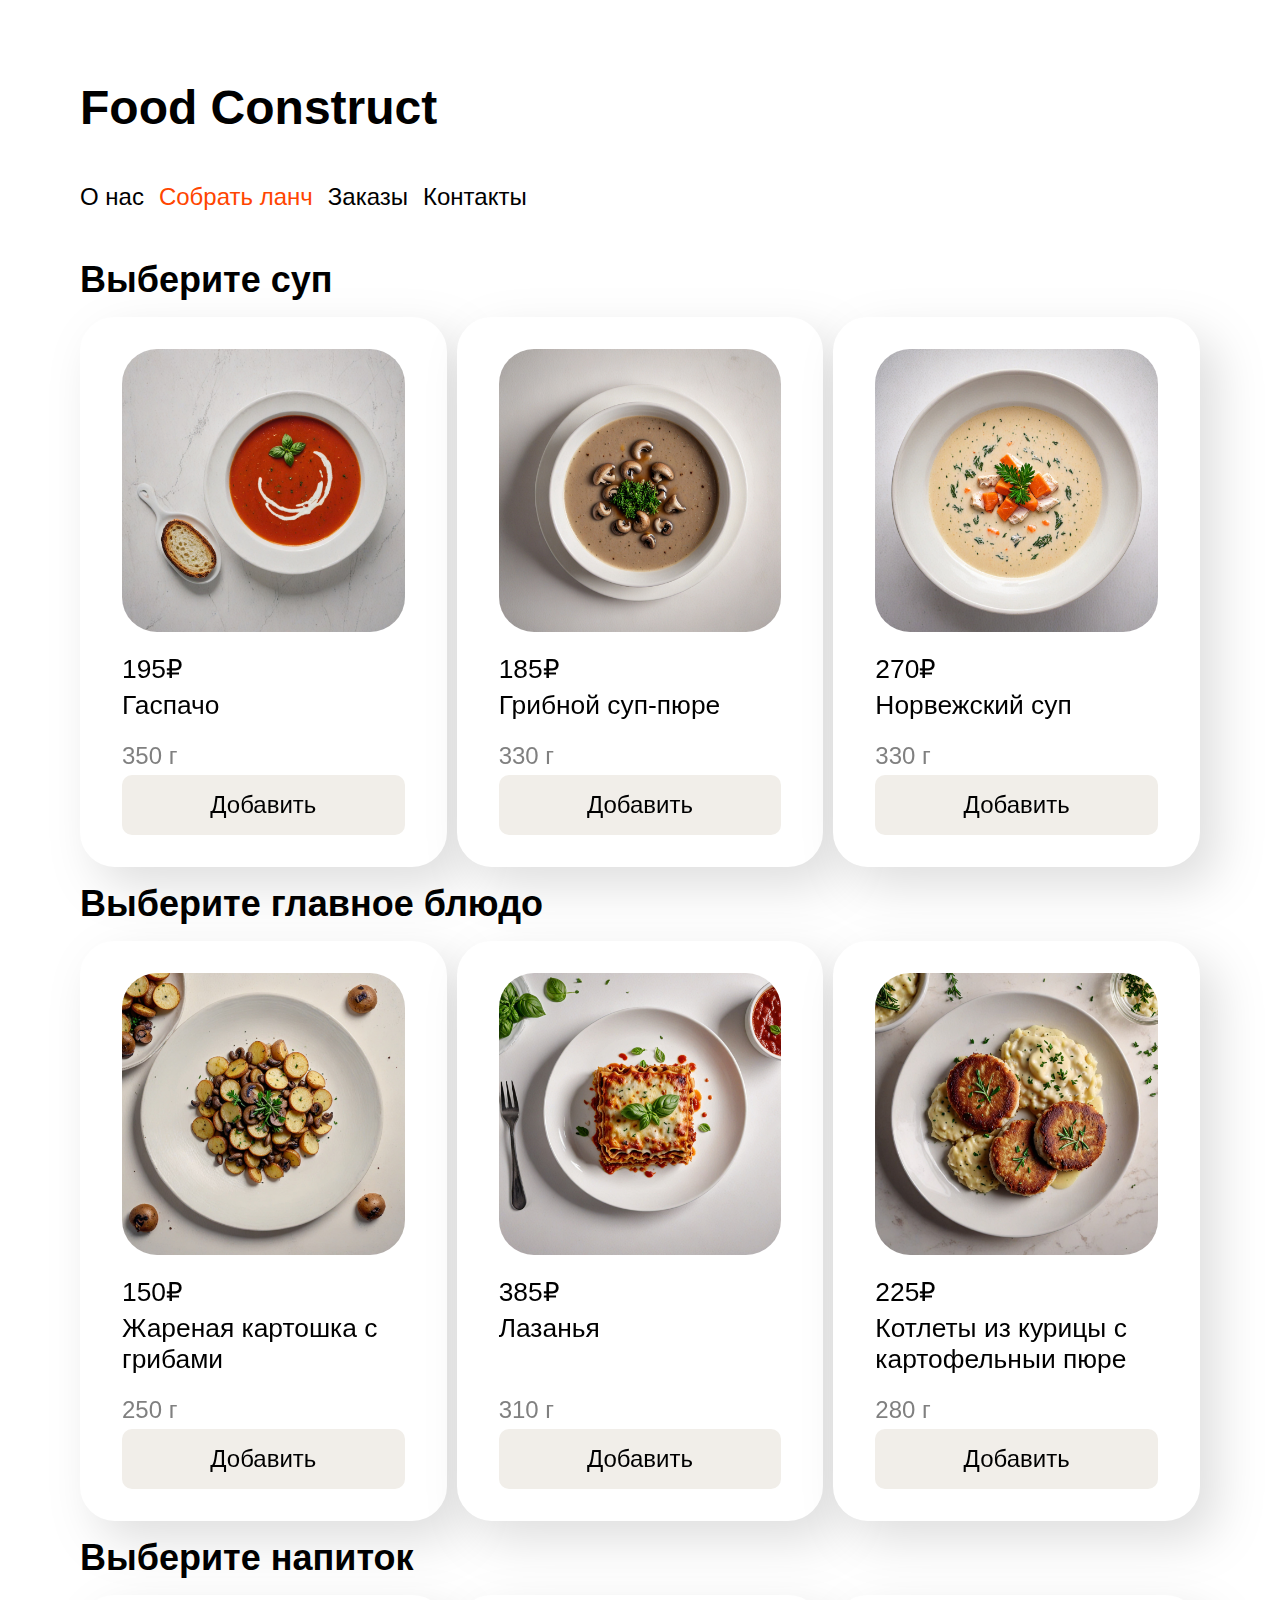
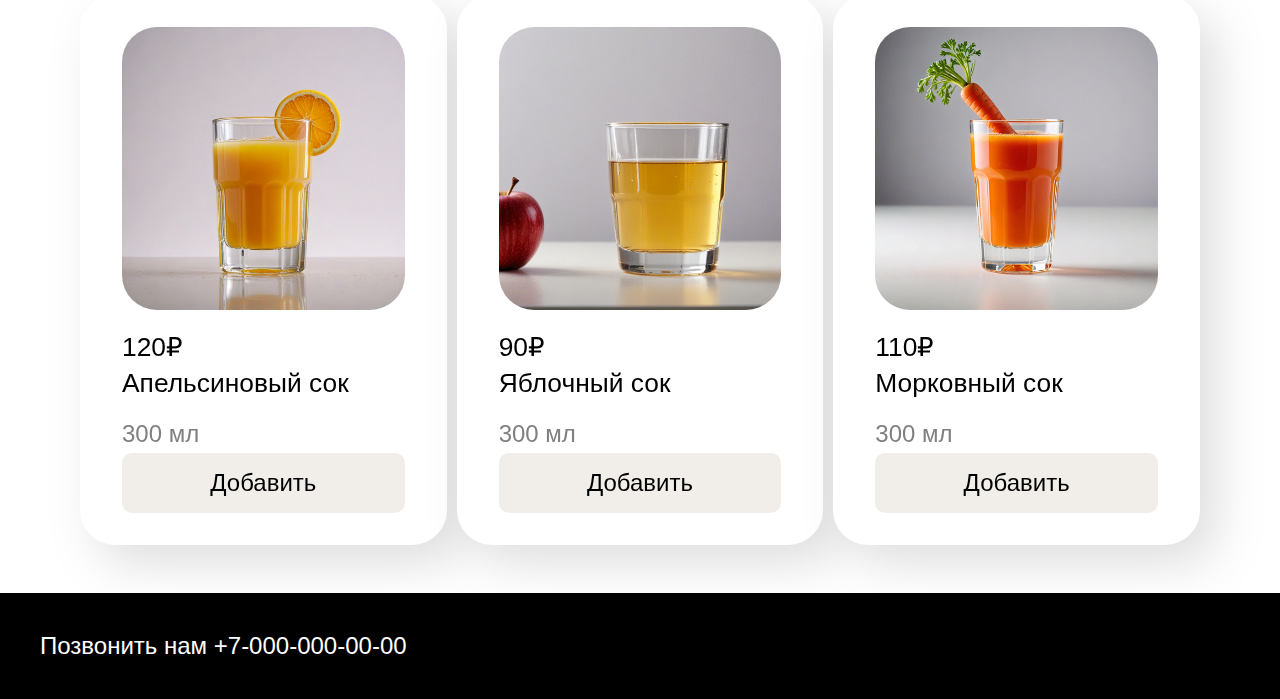
==== laba2.html @ fd890a99 "laba 2" ====
<!DOCTYPE html>
<html lang="ru">
<head>
    <meta charset="UTF-8">
    <meta name="viewport" content="width=device-width, initial-scale=1.0">
    <title>Food Construct</title>
    <link rel="stylesheet" href="style_laba2.css">
    <link rel="stylesheet" href="style_laba1.css">
</head>
<body>
    <header>
        <h1>Food Construct</h1>
        <nav>
                <a href="../laba1_REMAKE/index.html">О нас</a>
                <a href="#" class="active">Собрать ланч</a>
                <a href="#">Заказы</a>
                <a href="#footer">Контакты</a>
        </nav>
    </header>
    <main>
        <section>
            <h2>Выберите суп</h2>
            <div class="container">
                <div class="item">
                    <img src="sources/menu/soups/gazpacho.jpg" alt="image">
                    <p class="cost">195&#8381;</p>
                    <p class="name">Гаспачо</p>
                    <p class="weight">350 г</p>
                    <button>Добавить</button>
                </div>
                <div class="item">
                    <img src="sources/menu/soups/mushroom_soup.jpg" alt="image">
                    <p class="cost">185&#8381;</p>
                    <p class="name">Грибной суп-пюре</p>
                    <p class="weight">330 г</p>
                    <button>Добавить</button>
                </div>
                <div class="item">
                    <img src="sources/menu/soups/norwegian_soup.jpg" alt="image">
                    <p class="cost">270&#8381;</p>
                    <p class="name">Норвежский суп</p>
                    <p class="weight">330 г</p>
                    <button>Добавить</button>
                </div>
            </div>
        </section>
        <section>
            <h2>Выберите главное блюдо</h2>
            <div class="container">
                <div class="item">
                    <img src="sources/menu/main_course/friedpotatoeswithmushrooms1.jpg" alt="image">
                    <p class="cost">150&#8381;</p>
                    <p class="name">Жареная картошка с грибами</p>
                    <p class="weight">250 г</p>
                    <button>Добавить</button>
                </div>
                <div class="item">
                    <img src="sources/menu/main_course/lasagna.jpg" alt="image">
                    <p class="cost">385&#8381;</p>
                    <p class="name">Лазанья</p>
                    <p class="weight">310 г</p>
                    <button>Добавить</button>
                </div>
                <div class="item">
                    <img src="sources/menu/main_course/chickencutletsandmashedpotatoes.jpg" alt="image">
                    <p class="cost">225&#8381;</p>
                    <p class="name">Котлеты из курицы с картофельныи пюре</p>
                    <p class="weight">280 г</p>
                    <button>Добавить</button>
                </div>
            </div>
        </section>
        <section>
            <h2>Выберите напиток</h2>
            <div class="container">
                <div class="item">
                    <img src="sources/menu/beverages/orangejuice.jpg" alt="image">
                    <p class="cost">120&#8381;</p>
                    <p class="name">Апельсиновый сок</p>
                    <p class="weight">300 мл</p>
                    <button>Добавить</button>
                </div>
                <div class="item">
                    <img src="sources/menu/beverages/applejuice.jpg" alt="image">
                    <p class="cost">90&#8381;</p>
                    <p class="name">Яблочный сок</p>
                    <p class="weight">300 мл</p>
                    <button>Добавить</button>
                </div>
                <div class="item">
                    <img src="sources/menu/beverages/carrotjuice.jpg" alt="image">
                    <p class="cost">110&#8381;</p>
                    <p class="name">Морковный сок</p>
                    <p class="weight">300 мл</p>
                    <button>Добавить</button>
                </div>
            </div>
        </section>
    </main>
    <footer id="footer">
        <p>Позвонить нам <a href="tel:+70000000000">+7-000-000-00-00</a></p>
    </footer>
</body>
</html>
---- style_laba2.css ----
.container {
    display: grid;
    grid-template-columns: repeat(3, 1fr);
    gap: 10px;
}
.item {
    display: flex;
    flex-direction: column;
    gap: 5px;
    padding: 30px 40px;
    border-radius: 35px;
    cursor: pointer;
    filter: drop-shadow(17px 19px 24px rgba(0, 0, 0, 0.13));
    background-color: white;
    border: 2px white solid;
}
.item .name {
    flex-grow: 1;
}
.item:hover {
    border: 2px orangered solid;
}
.item:hover button {
    background-color: lightgray;
}
.item p {
    margin: 0;
}
.item img {
    border-radius: 35px;
    width: 100%;
    margin-bottom: 16px;
}
.item .cost, .name {
    font-size: 1.1em;
}
.item .weight {
    color: gray;
    margin-top: 16px;
}
.item button {
    background-color: #f1eee9;
    padding: 16px 30px;
    border-radius: 10px;
    cursor: pointer;
    border: none;
    font-size: 1em;
}
@media (max-width: 875px) {
    .container {
        grid-template-columns: 1fr 1fr;
    }
    nav {
        justify-content: space-between;
    }
}
@media (max-width: 620px){
    h1, h2 {
        text-align: center;
    }
    .container {
        grid-template-columns: 1fr;
    }
    nav {
        flex-direction: column;
        align-items: center;
    }
    nav a {
        font-size: calc(1em + 4px);
    }
}
---- style_laba1.css ----
* {
    box-sizing: border-box;
}
body {
    font-family: "Roboto", "Arial", sans-serif;
    font-size: 1.5em;
    margin: 0;
    display: flex;
    flex-direction: column;
}
header, section {
    padding: 0 80px;
}
main {
    padding-bottom: 48px;
    flex-grow: 1;
}
h1 {
    margin-top: 80px;
    margin-bottom: 48px;
}
h2 {
    margin: 16px 0px;
}
nav a {
    color: black;
    text-decoration: none;
}
a:hover, .active {
    color: orangered;
}
nav {
    display: flex;
    gap: 15px;
    flex-wrap: wrap;
    margin: 32px 0;
}
td, tr, table {
    border: 2px solid;
    border-collapse: collapse;
    text-align: center;
    padding: 15px;
}
table {
    width: 70%;
    margin-bottom: 16px;
}
thead {
    font-weight: bold;
}
footer {
    background-color: black;
    color: white;
    padding: 15px;
    padding-left: 40px;
}
footer a {
    text-decoration: none;
    color: white;
}
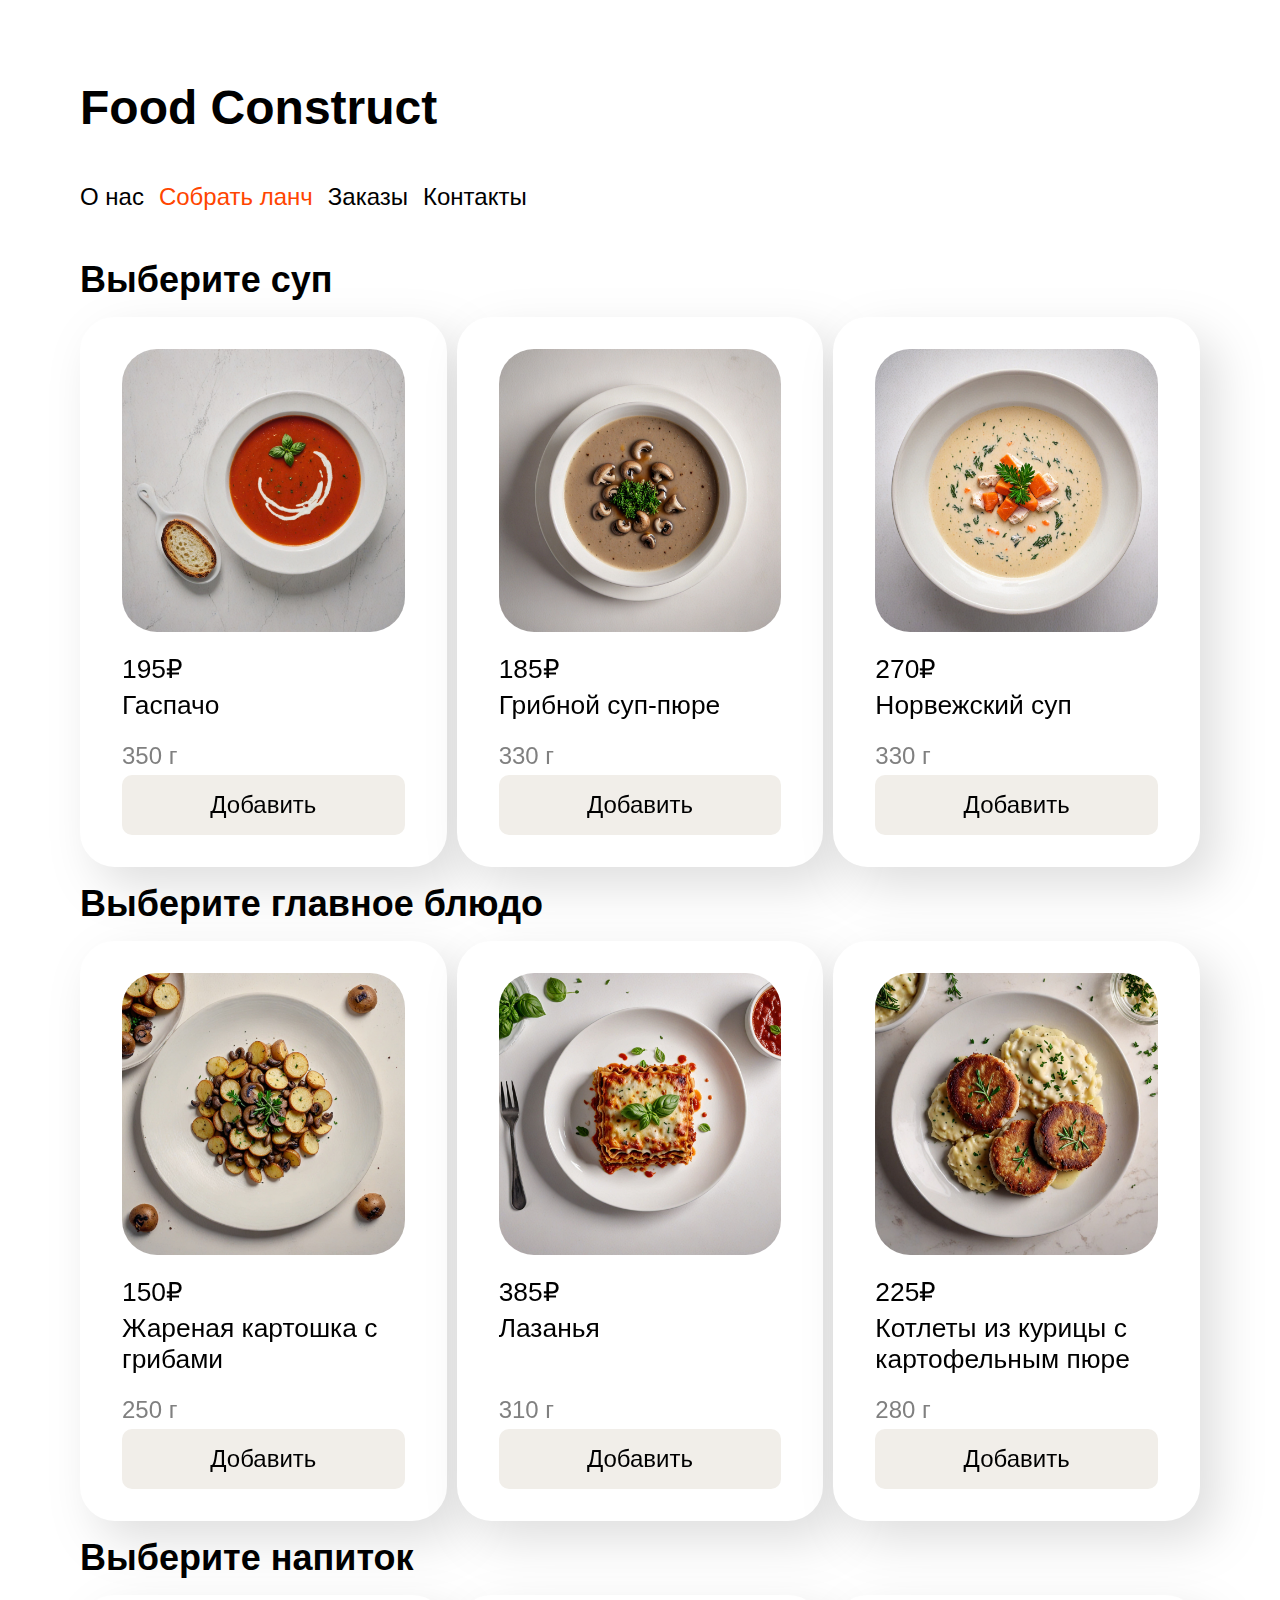
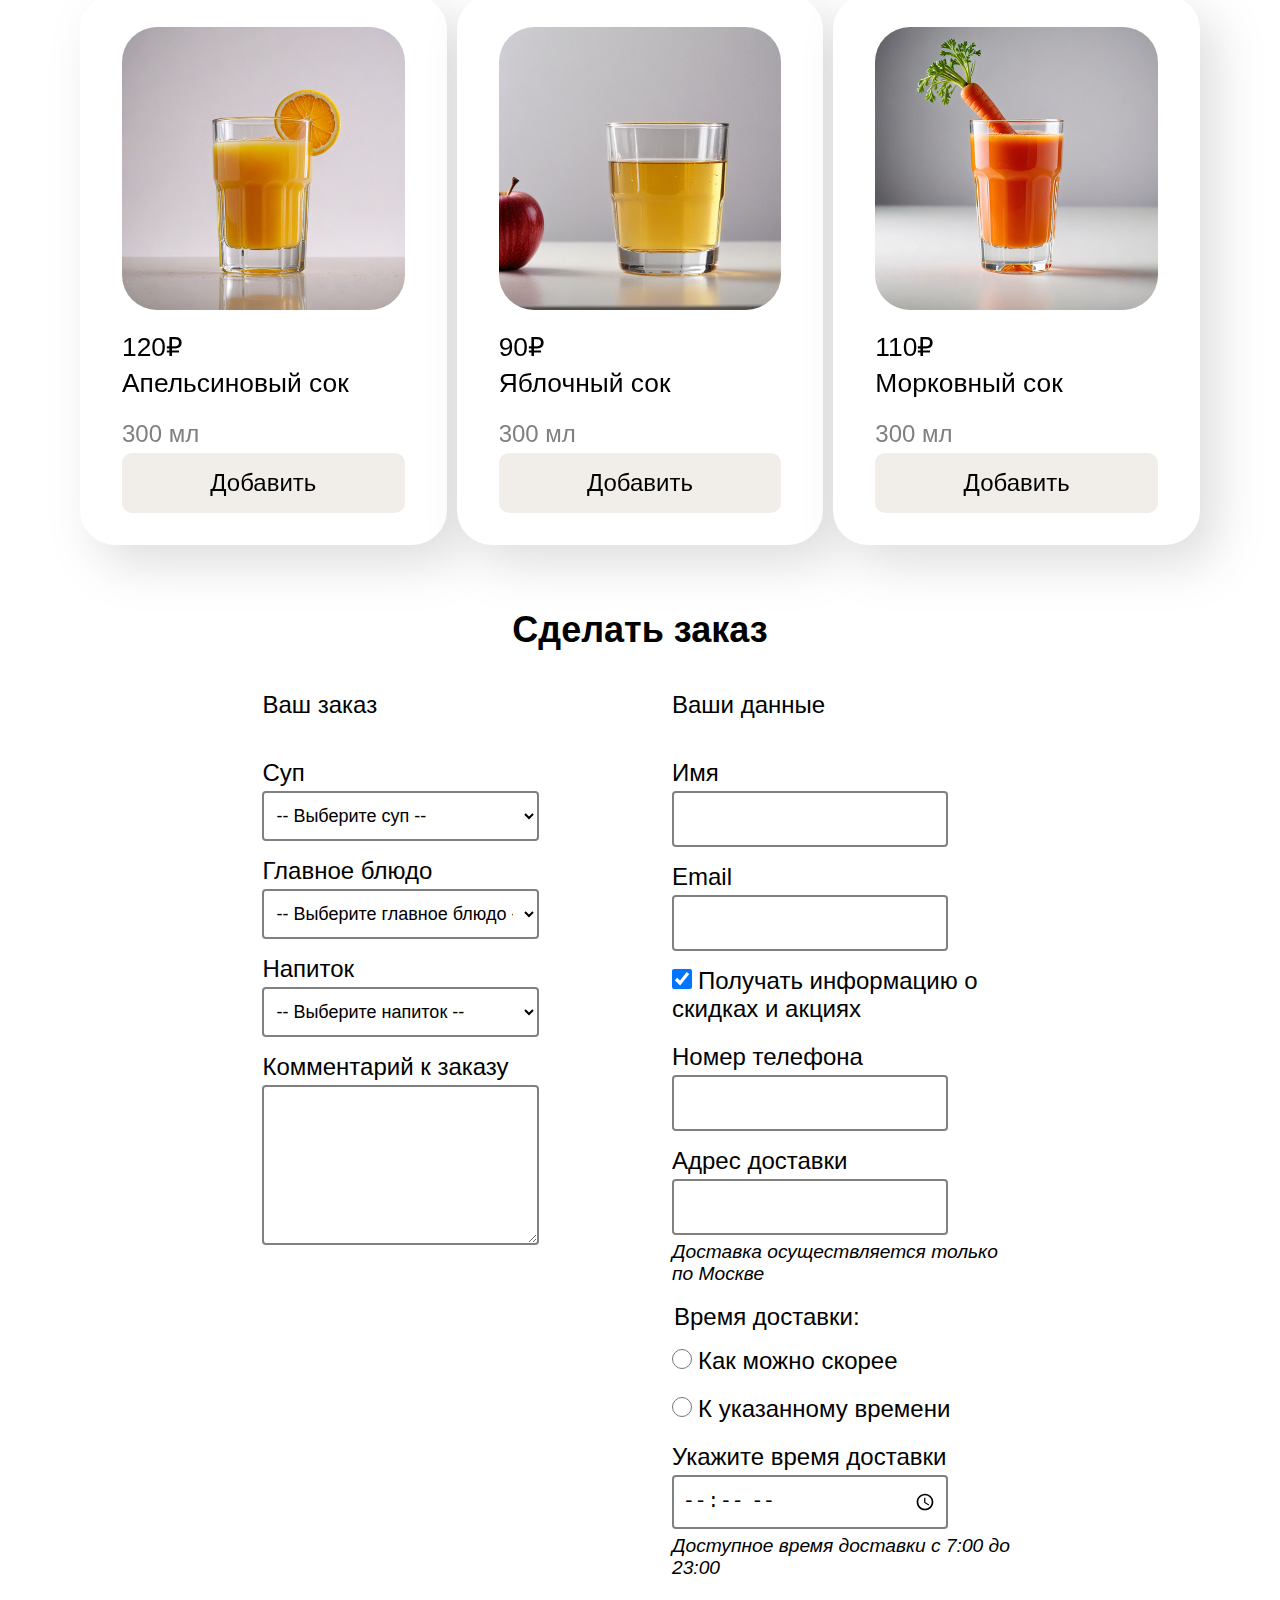
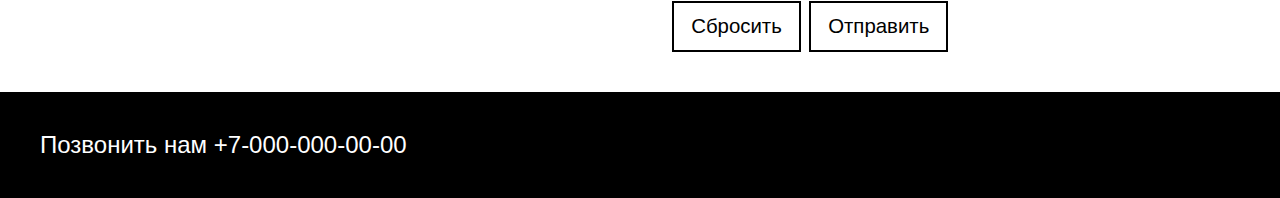
==== commit a83cab5a: "laba 3" ====
--- a/laba2.html
+++ b/laba2.html
@@ -11,7 +11,7 @@
     <header>
         <h1>Food Construct</h1>
         <nav>
-                <a href="../laba1_REMAKE/index.html">О нас</a>
+                <a href="index.html">О нас</a>
                 <a href="#" class="active">Собрать ланч</a>
                 <a href="#">Заказы</a>
                 <a href="#footer">Контакты</a>
@@ -64,7 +64,7 @@
                 <div class="item">
                     <img src="sources/menu/main_course/chickencutletsandmashedpotatoes.jpg" alt="image">
                     <p class="cost">225&#8381;</p>
-                    <p class="name">Котлеты из курицы с картофельныи пюре</p>
+                    <p class="name">Котлеты из курицы с картофельным пюре</p>
                     <p class="weight">280 г</p>
                     <button>Добавить</button>
                 </div>
@@ -97,6 +97,82 @@
             </div>
         </section>
     </main>
+    <div class="order">
+        <h2>Сделать заказ</h2>
+        <form method="POST" action="https://httpbin.org/post">
+            <div class="cl_order">
+                <p>Ваш заказ</p>
+                <div>
+                    <label for="soup">Суп</label>
+                    <select name="soup" id="soup" required>
+                        <option value="">-- Выберите суп --</option>
+                        <option value="gazpacho">Гаспачо</option>
+                        <option value="mushroom_soup">Грибной суп-пюре</option>
+                        <option value="norwegian_soup">Норвежский суп</option>
+                    </select>
+                </div>
+                <div>
+                    <label for="main_course">Главное блюдо</label>
+                    <select name="main_course" id="main_course" required>
+                        <option value="">-- Выберите главное блюдо --</option>
+                        <option value="friedpotatoeswithmushrooms1">Жареная картошка с грибами</option>
+                        <option value="lasagna">Лазанья</option>
+                        <option value="chickencutletsandmashedpotatoes">Котлеты из курицы с картофельным пюре</option>ч
+                    </select>
+                </div>
+                <div>
+                    <label for="beverages">Напиток</label>
+                    <select name="beverages" id="beverages" required>
+                        <option value="">-- Выберите напиток --</option>
+                        <option value="orangejuice">Апельсиновый сок</option>
+                        <option value="applejuice">Яблочный сок</option>
+                        <option value="carrotjuice">Морковный сок</option>
+                    </select>
+                </div>
+                <div>
+                    <label for="comment">Комментарий к заказу</label>
+                    <textarea name="comment" id="comment" rows="6"></textarea>
+                </div>
+            </div>
+            <div class="cl_data">
+                <p>Ваши данные</p>
+                <div>
+                    <label for="name">Имя</label>
+                    <input type="text" name="name" id="name" required>
+                </div>
+                <div>
+                    <label for="email">Email</label>
+                    <input type="email" name="email" id="email" required>
+                </div>
+                <div>
+                    <label for="agree"><input type="checkbox" name="agree" id="agree" checked>Получать информацию о скидках и акциях</label>
+                </div>
+                <div>
+                    <label for="number">Номер телефона</label>
+                    <input type="tel" name="number" id="number" required>
+                </div>
+                <div>
+                    <label for="address">Адрес доставки</label>
+                    <input type="text" name="address" id="address" required>
+                    <p class="delivery">Доставка осуществляется только по Москве</p>
+                </div>
+                <fieldset>
+                    <legend>Время доставки:</legend>
+                    <label for="faster"><input type="radio" name="method" id="faster" value="faster" required>Как можно скорее</label>
+                    <label for="in_time"><input type="radio" name="method" id="in_time" value="in_time" required>К указанному времени</label>
+                </fieldset>
+                <div>
+                    <label for="time">Укажите время доставки</label>
+                    <input type="time" name="time" id="time" min="07:00" max="23:00" step="300">
+                    <p class="delivery">Доступное время доставки с 7:00 до 23:00</p>
+                </div>
+                <div class="buttons">
+                    <button type="reset">Сбросить</button>
+                    <button type="submit">Отправить</button>
+                </div>
+            </div>
+        </form>
+    </div>
     <footer id="footer">
         <p>Позвонить нам <a href="tel:+70000000000">+7-000-000-00-00</a></p>
     </footer>
--- a/style_laba2.css
+++ b/style_laba2.css
@@ -46,12 +46,84 @@
     border: none;
     font-size: 1em;
 }
+.order form {
+    display: flex;
+    justify-content: center;
+}
+.order form > div {
+    padding: 0 32px;
+    width: 32%;
+}
+.order form label, select {
+    display: block;
+}
+.order form label {
+    padding: 16px 0 4px 0;
+}
+.order form select {
+    background-color: white;
+    border: 2px solid grey;
+    border-radius: 4px;
+    width: 80%;
+    padding: 12px 8px;
+    font-size: 0.75em;
+}
+.order form [type="text"], [type="email"], [type="tel"], [type="time"], textarea {
+    border: 2px solid grey;
+    border-radius: 4px;
+    width: 80%;
+    padding: 12px 8px;
+    font-size: 1em;
+}
+.order form [type="checkbox"], [type="radio"] {
+    margin: 0;
+    height: 20px;
+    width: 20px;
+    margin-right: 6px;
+}
+.order fieldset {
+    border: 0;
+    margin: 0;
+    padding: 0;
+    margin-top: 12px;
+}
+.order h2 {
+    text-align: center;
+}
+.delivery {
+    font-style: italic;
+    font-size: 0.8em;
+    margin: 0;
+    padding: 6px 0;
+}
+.order .buttons {
+    display: flex;
+    gap: 8px;
+    width: 80%;
+    margin: 16px 0 40px 0;
+}
+.order button {
+    background-color: white;
+    border: 2px solid;
+    font-size: 0.85em;
+    padding: 12px 0;
+    flex-grow: 1;
+}
 @media (max-width: 875px) {
     .container {
         grid-template-columns: 1fr 1fr;
     }
     nav {
         justify-content: space-between;
+    }
+    .order form {
+        flex-direction: column;
+        align-items: center;
+        justify-content: flex-start;
+    }
+    .order form > div {
+        padding: 0;
+        width: 80%;
     }
 }
 @media (max-width: 620px){
--- a/style_laba1.css
+++ b/style_laba1.css
@@ -7,6 +7,7 @@
     margin: 0;
     display: flex;
     flex-direction: column;
+    min-height: 100vh;
 }
 header, section {
     padding: 0 80px;
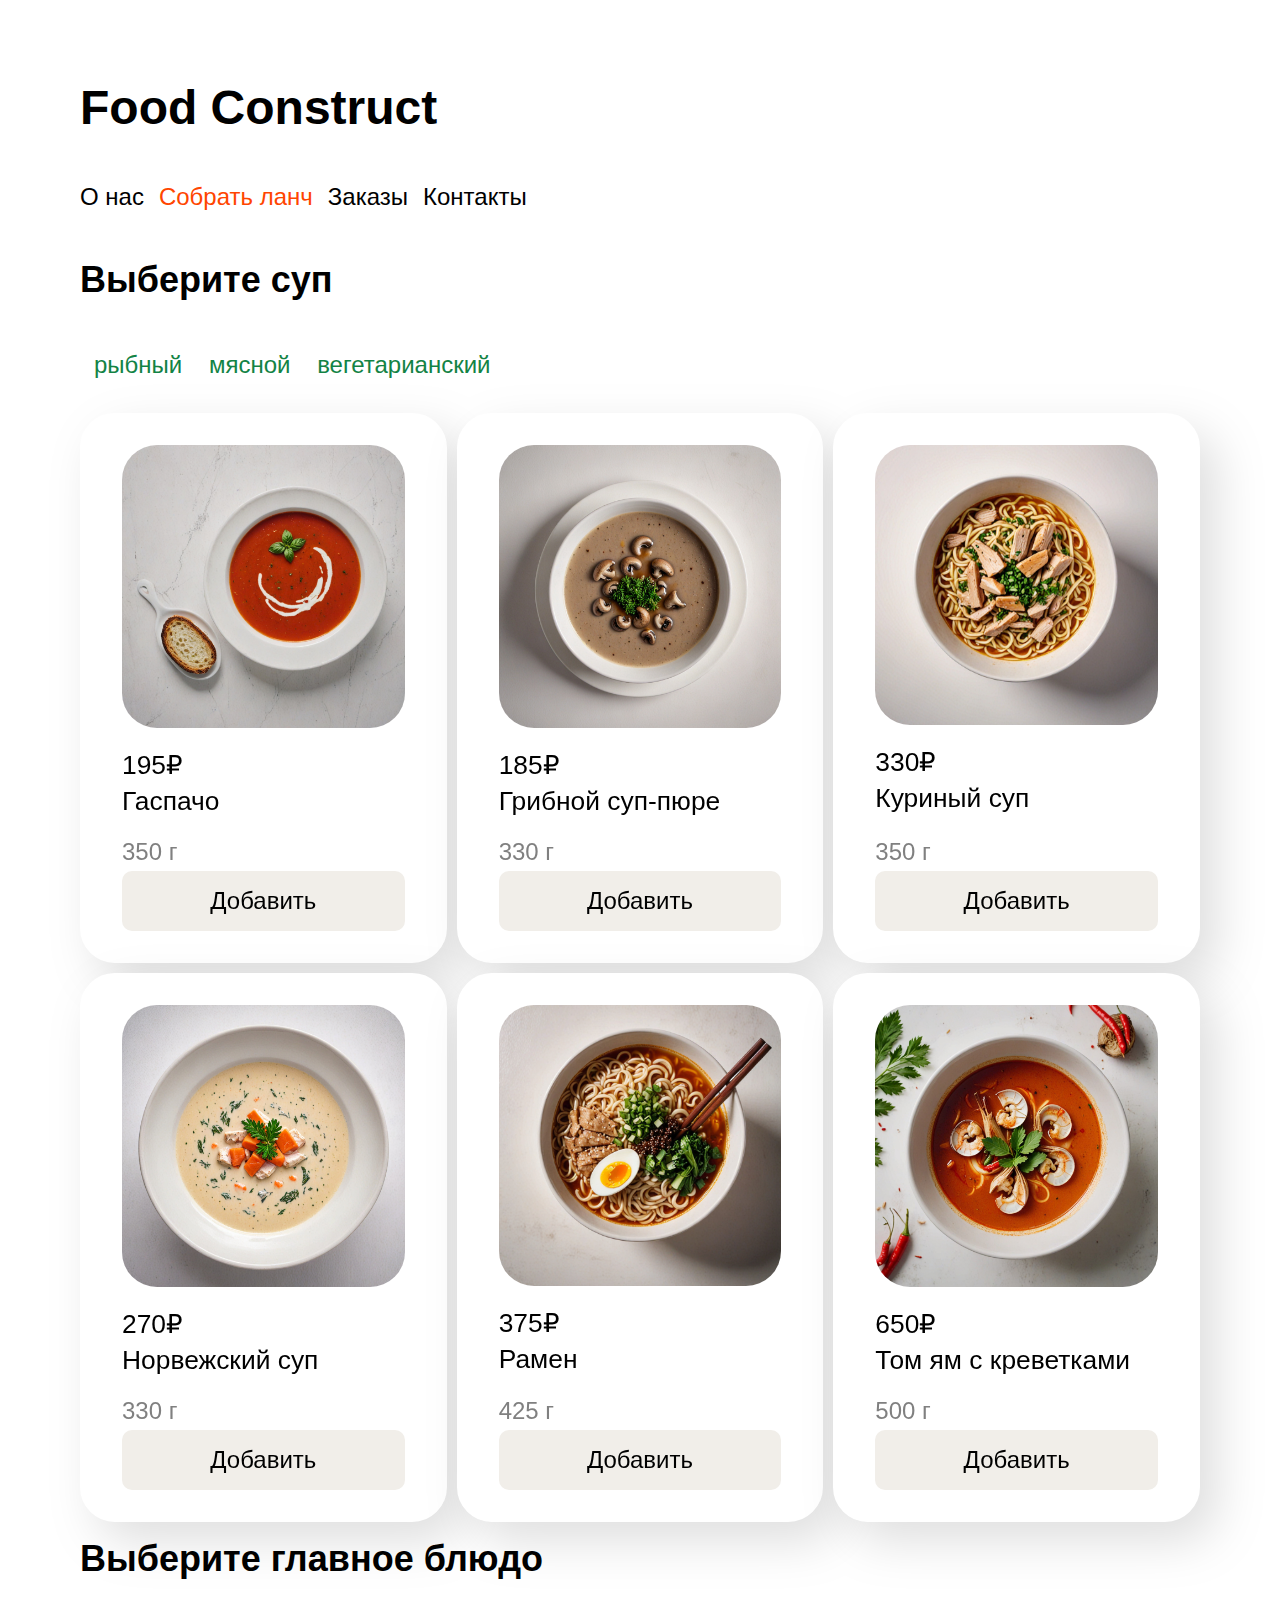
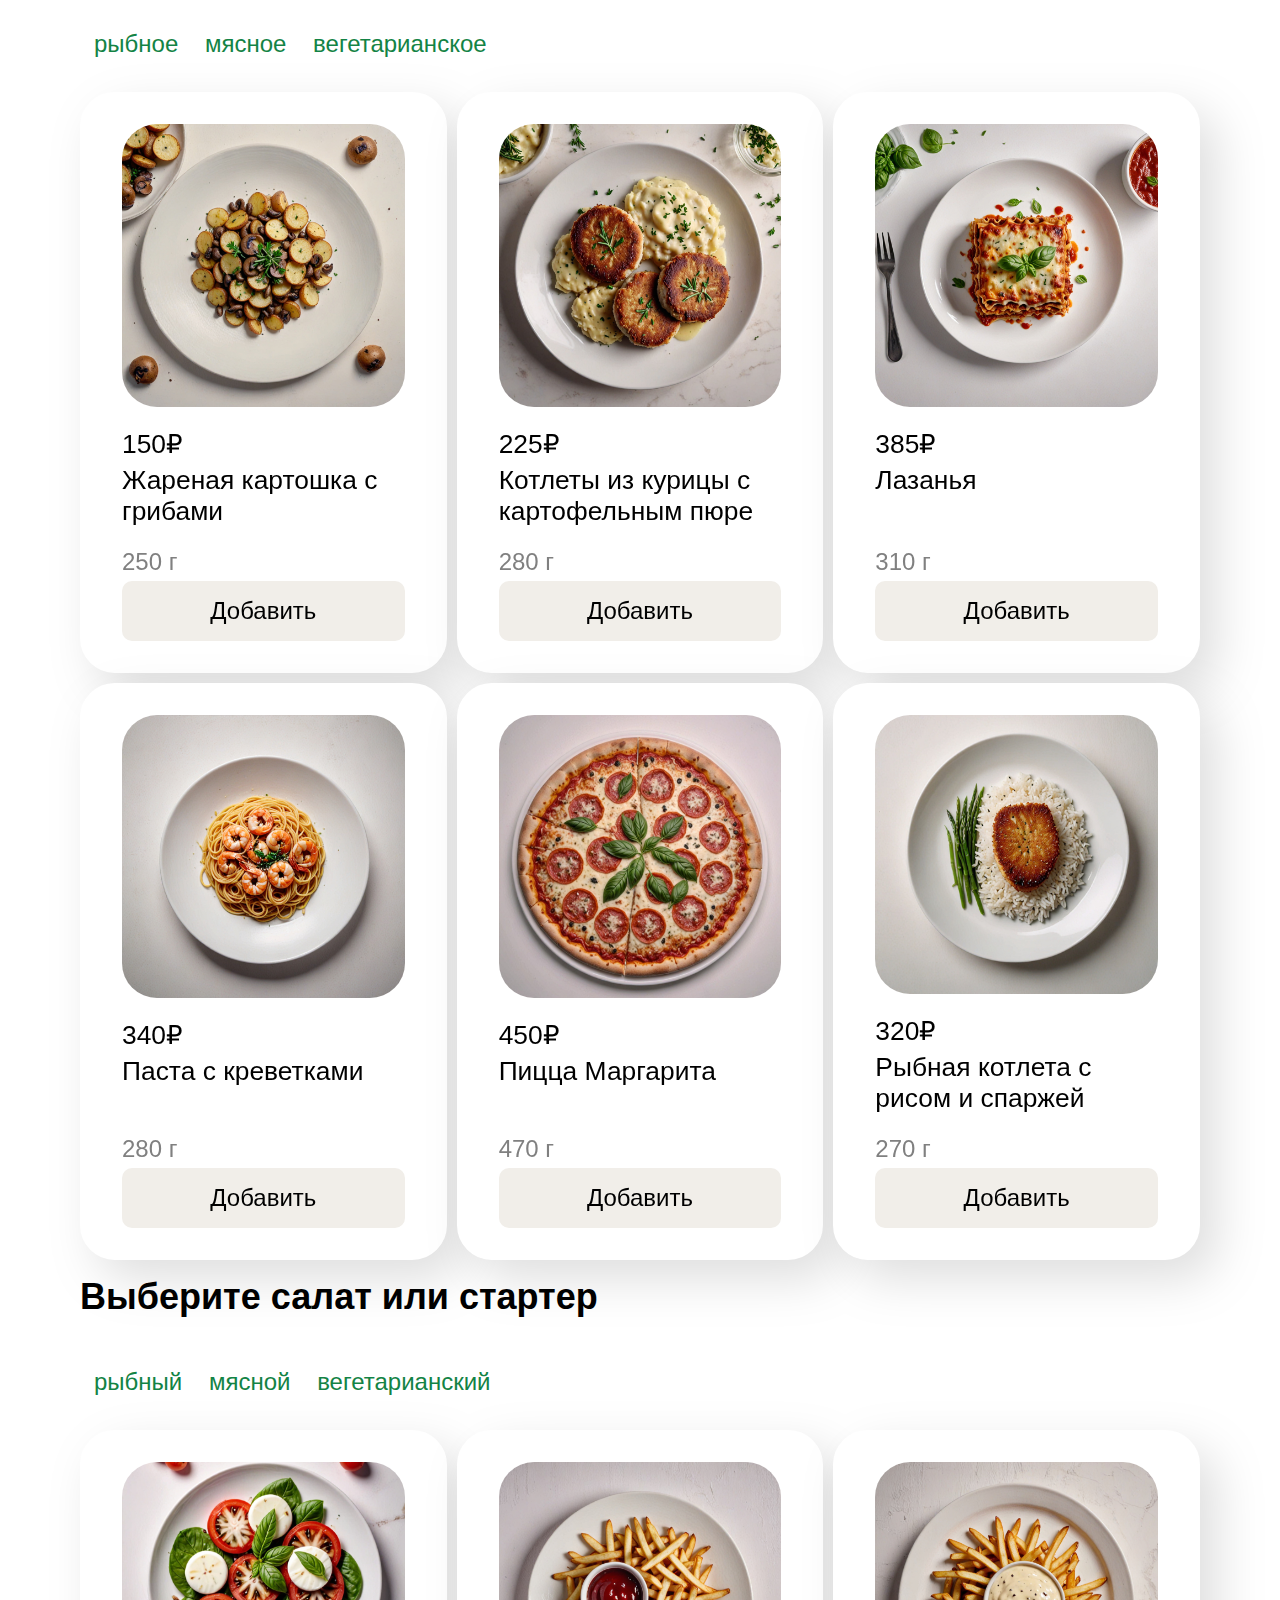
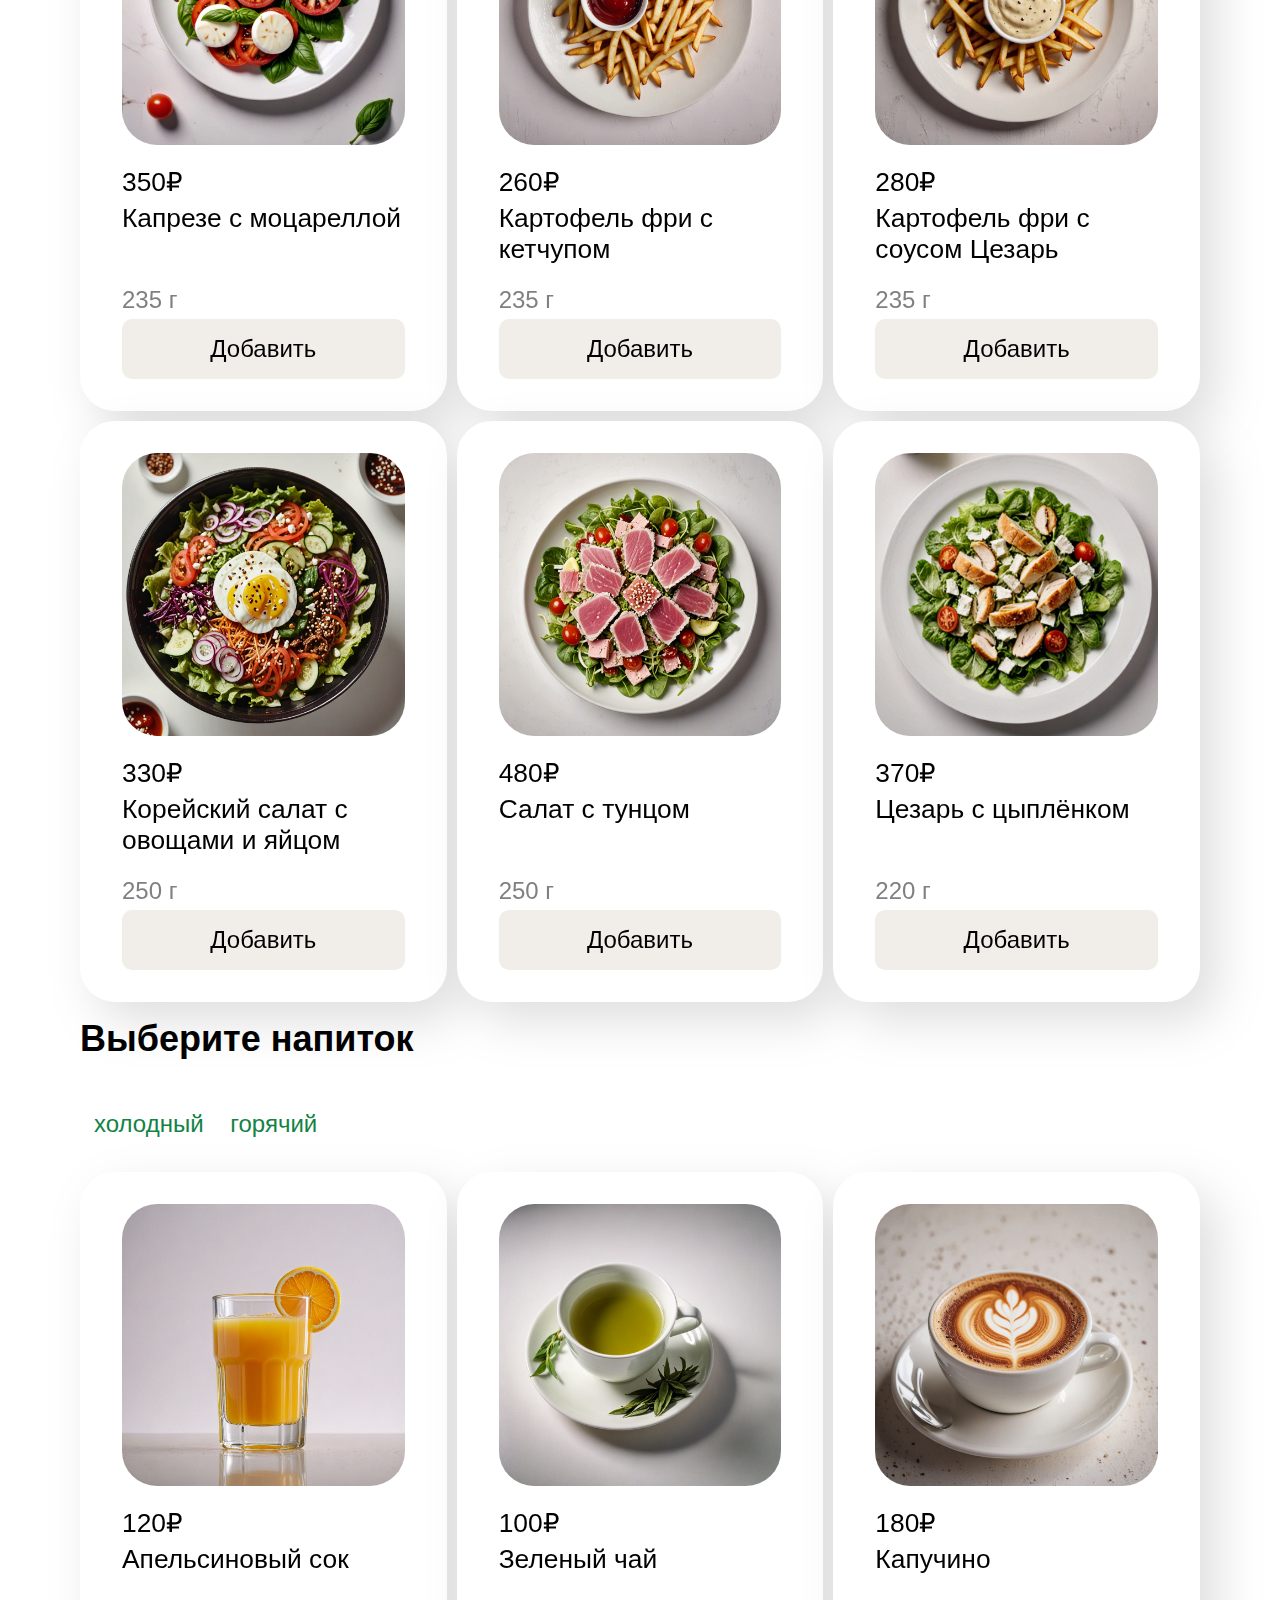
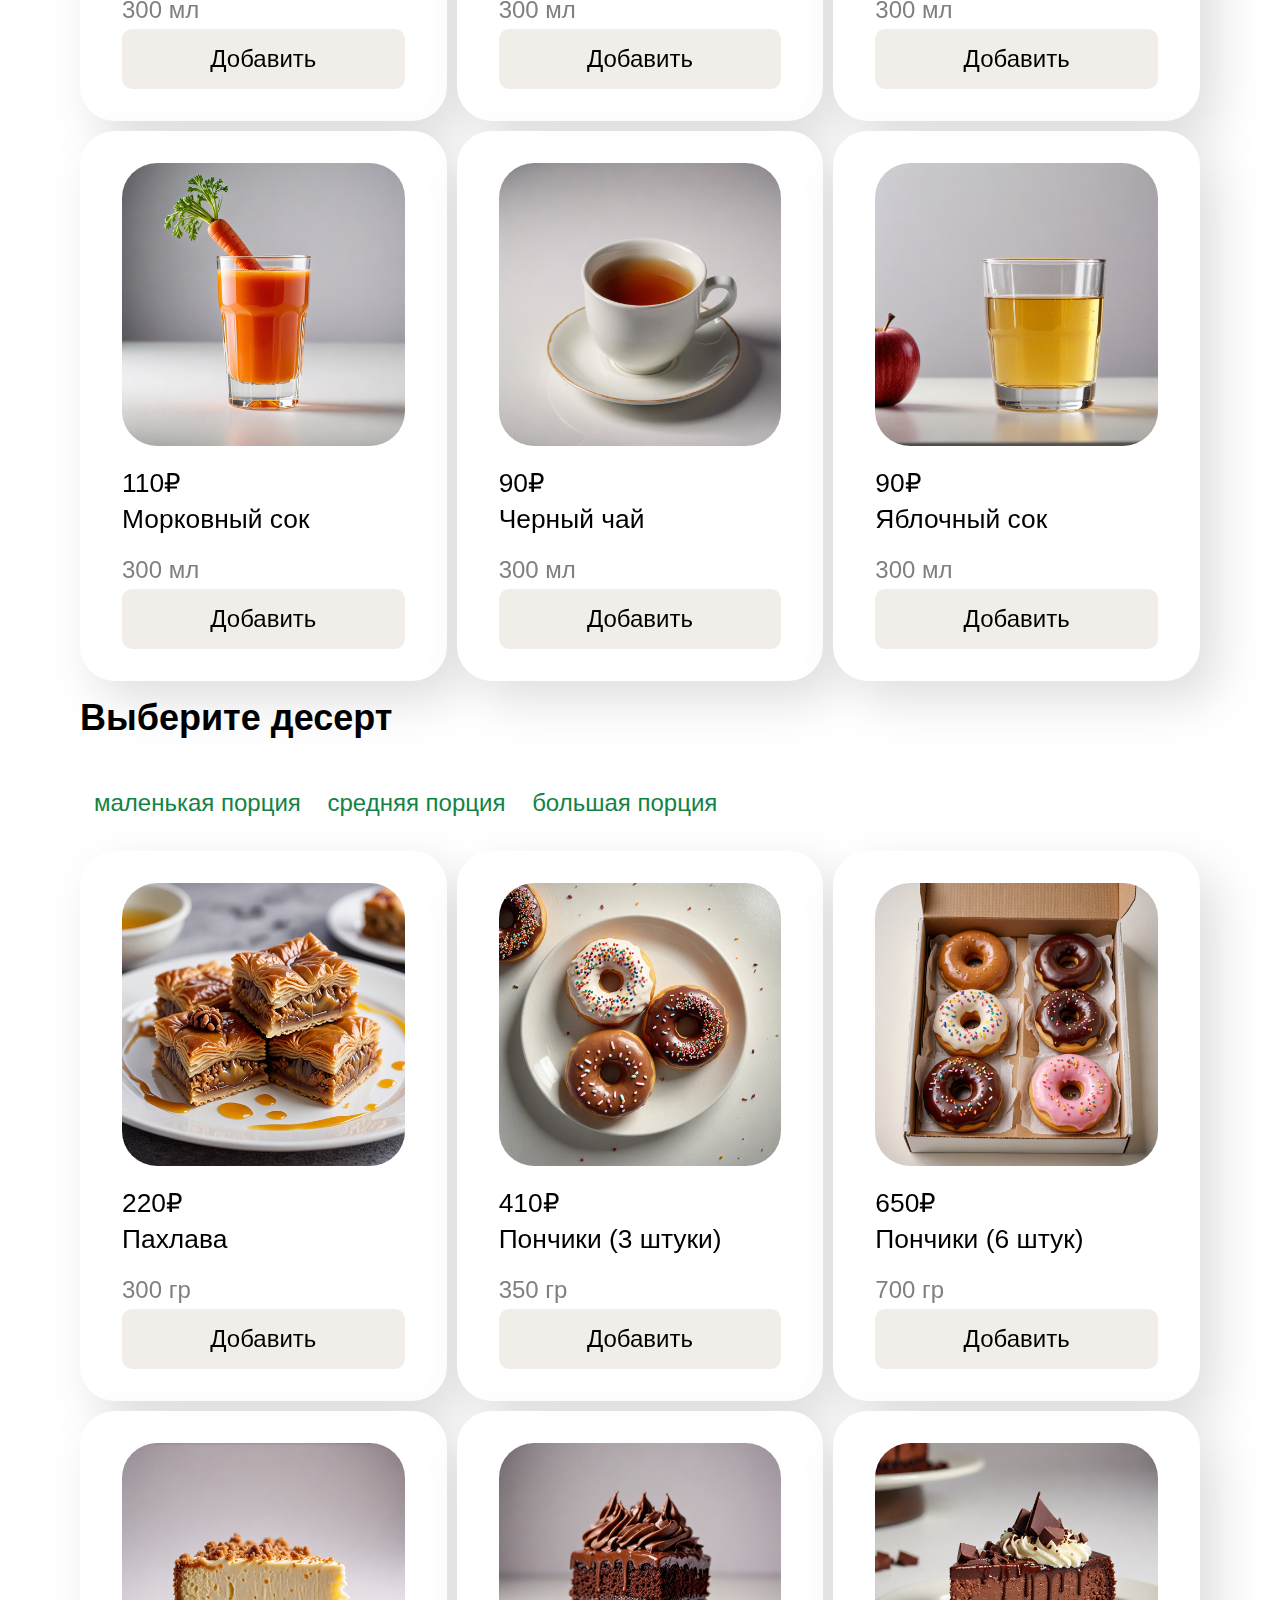
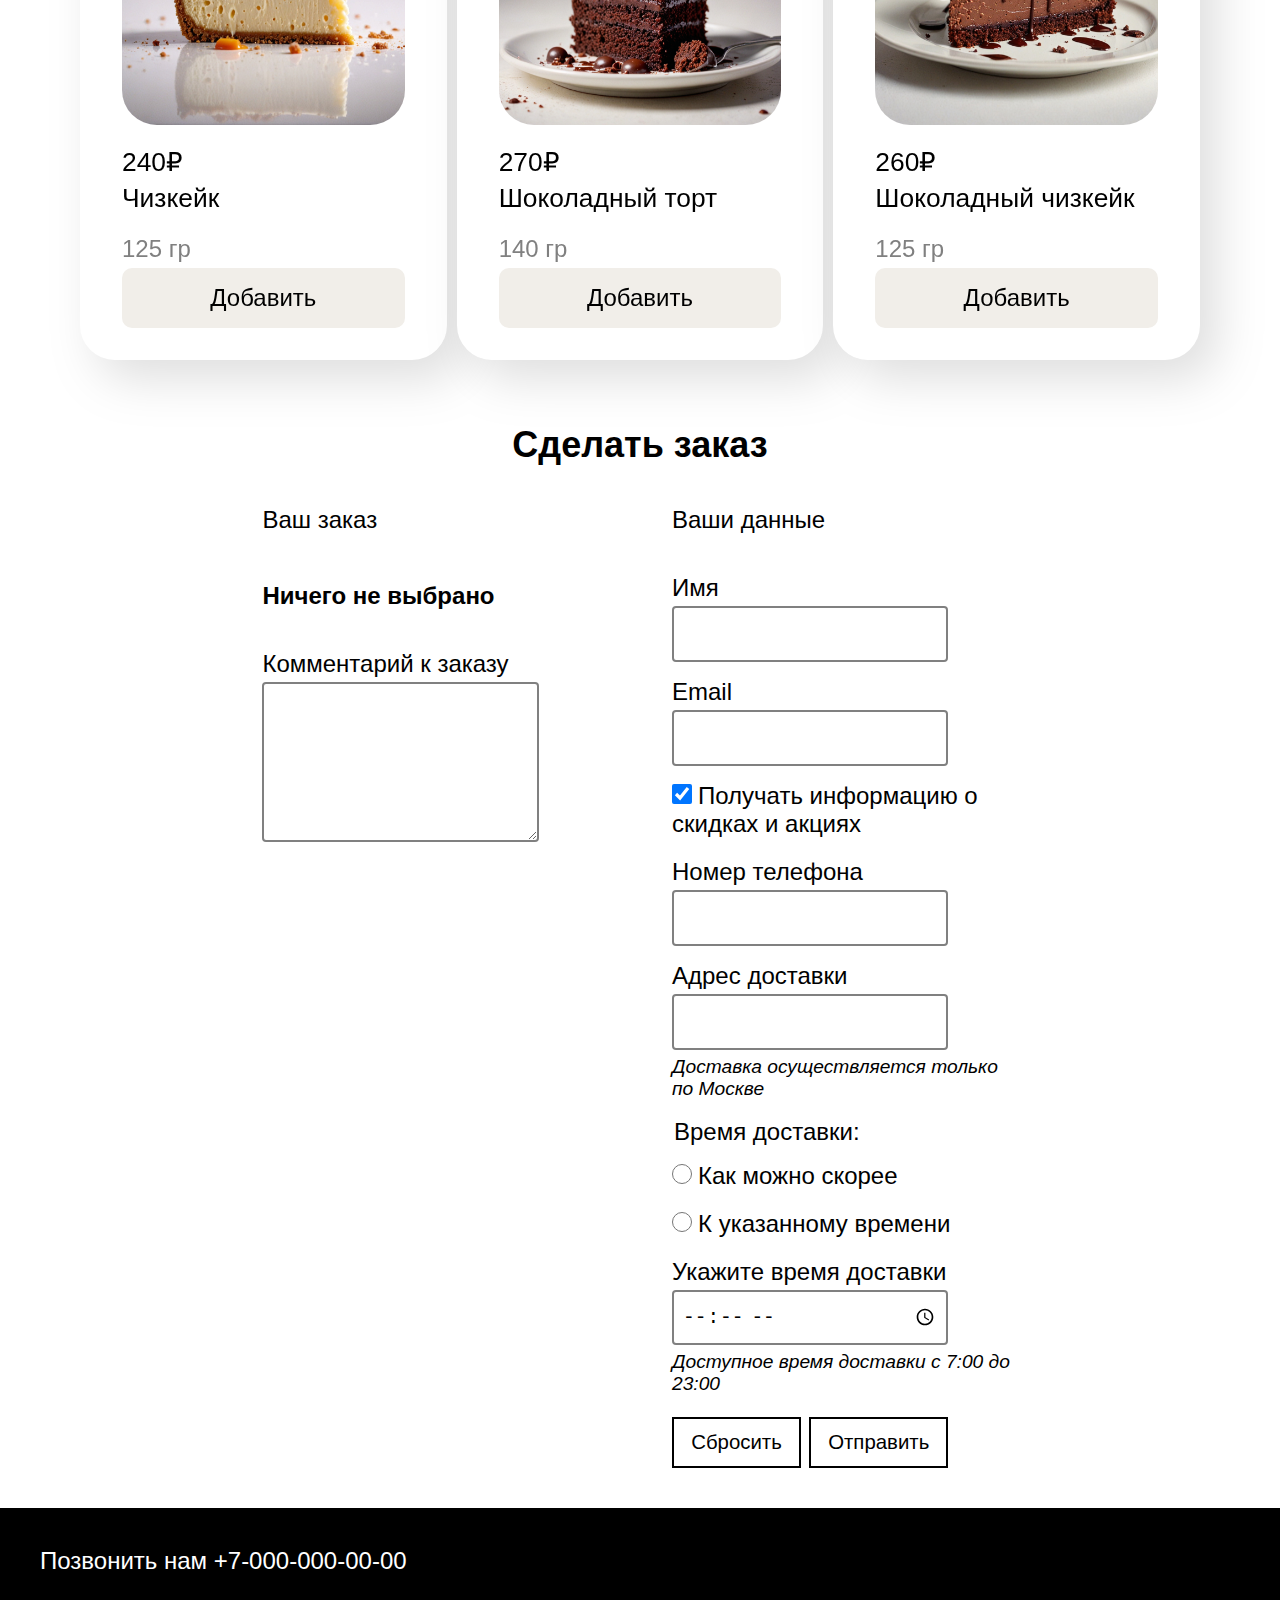
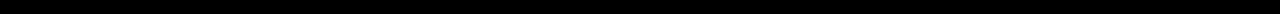
==== commit 5ee404eb: "laba 4 and laba 5" ====
--- a/laba2.html
+++ b/laba2.html
@@ -4,6 +4,10 @@
     <meta charset="UTF-8">
     <meta name="viewport" content="width=device-width, initial-scale=1.0">
     <title>Food Construct</title>
+    <script src="sources/scripts/meals.js"></script>
+    <script defer src="sources/scripts/load_meals.js"></script>
+    <script defer src="sources/scripts/select_meal.js"></script>
+    <script defer src="sources/scripts/filter_meals.js"></script>
     <link rel="stylesheet" href="style_laba2.css">
     <link rel="stylesheet" href="style_laba1.css">
 </head>
@@ -11,89 +15,88 @@
     <header>
         <h1>Food Construct</h1>
         <nav>
-                <a href="index.html">О нас</a>
-                <a href="#" class="active">Собрать ланч</a>
-                <a href="#">Заказы</a>
-                <a href="#footer">Контакты</a>
+            <a href="index.html">О нас</a>
+            <a href="#" class="active">Собрать ланч</a>
+            <a href="#">Заказы</a>
+            <a href="#footer">Контакты</a>
         </nav>
     </header>
     <main>
-        <section>
+        <section id="soup">
             <h2>Выберите суп</h2>
+            <div class="filters">
+                <input type="radio" id="soup_fish" name="soup" value="fish" data-waschecked="false">
+                <label for="soup_fish">рыбный</label>
+
+                <input type="radio" id="soup_meat" name="soup" value="meat" data-waschecked="false">
+                <label for="soup_meat">мясной</label>
+
+                <input type="radio" id="soup_veg" name="soup" value="veg" data-waschecked="false">
+                <label for="soup_veg">вегетарианский</label>
+            </div>
             <div class="container">
-                <div class="item">
-                    <img src="sources/menu/soups/gazpacho.jpg" alt="image">
-                    <p class="cost">195&#8381;</p>
-                    <p class="name">Гаспачо</p>
-                    <p class="weight">350 г</p>
-                    <button>Добавить</button>
-                </div>
-                <div class="item">
-                    <img src="sources/menu/soups/mushroom_soup.jpg" alt="image">
-                    <p class="cost">185&#8381;</p>
-                    <p class="name">Грибной суп-пюре</p>
-                    <p class="weight">330 г</p>
-                    <button>Добавить</button>
-                </div>
-                <div class="item">
-                    <img src="sources/menu/soups/norwegian_soup.jpg" alt="image">
-                    <p class="cost">270&#8381;</p>
-                    <p class="name">Норвежский суп</p>
-                    <p class="weight">330 г</p>
-                    <button>Добавить</button>
-                </div>
+                
             </div>
         </section>
-        <section>
+        <section id="main_course">
             <h2>Выберите главное блюдо</h2>
+            <div class="filters">
+                <input type="radio" id="main_course_fish" name="main_course" value="fish">
+                <label for="main_course_fish">рыбное</label>
+
+                <input type="radio" id="main_course_meat" name="main_course" value="meat">
+                <label for="main_course_meat">мясное</label>
+
+                <input type="radio" id="main_course_veg" name="main_course" value="veg">
+                <label for="main_course_veg">вегетарианское</label>
+            </div>
             <div class="container">
-                <div class="item">
-                    <img src="sources/menu/main_course/friedpotatoeswithmushrooms1.jpg" alt="image">
-                    <p class="cost">150&#8381;</p>
-                    <p class="name">Жареная картошка с грибами</p>
-                    <p class="weight">250 г</p>
-                    <button>Добавить</button>
-                </div>
-                <div class="item">
-                    <img src="sources/menu/main_course/lasagna.jpg" alt="image">
-                    <p class="cost">385&#8381;</p>
-                    <p class="name">Лазанья</p>
-                    <p class="weight">310 г</p>
-                    <button>Добавить</button>
-                </div>
-                <div class="item">
-                    <img src="sources/menu/main_course/chickencutletsandmashedpotatoes.jpg" alt="image">
-                    <p class="cost">225&#8381;</p>
-                    <p class="name">Котлеты из курицы с картофельным пюре</p>
-                    <p class="weight">280 г</p>
-                    <button>Добавить</button>
-                </div>
+                
             </div>
         </section>
-        <section>
+        <section id="salad">
+            <h2>Выберите салат или стартер</h2>
+            <div class="filters">
+                <input type="radio" id="salad_fish" name="salad" value="fish">
+                <label for="salad_fish">рыбный</label>
+
+                <input type="radio" id="salad_meat" name="salad" value="meat">
+                <label for="salad_meat">мясной</label>
+
+                <input type="radio" id="salad_veg" name="salad" value="veg">
+                <label for="salad_veg">вегетарианский</label>
+            </div>
+            <div class="container">
+                
+            </div>
+        </section>
+        <section id="beverages">
             <h2>Выберите напиток</h2>
+            <div class="filters">
+                <input type="radio" id="beverages_cold" name="beverages" value="cold">
+                <label for="beverages_cold">холодный</label>
+
+                <input type="radio" id="beverages_hot" name="beverages" value="hot">
+                <label for="beverages_hot">горячий</label>
+            </div>
             <div class="container">
-                <div class="item">
-                    <img src="sources/menu/beverages/orangejuice.jpg" alt="image">
-                    <p class="cost">120&#8381;</p>
-                    <p class="name">Апельсиновый сок</p>
-                    <p class="weight">300 мл</p>
-                    <button>Добавить</button>
-                </div>
-                <div class="item">
-                    <img src="sources/menu/beverages/applejuice.jpg" alt="image">
-                    <p class="cost">90&#8381;</p>
-                    <p class="name">Яблочный сок</p>
-                    <p class="weight">300 мл</p>
-                    <button>Добавить</button>
-                </div>
-                <div class="item">
-                    <img src="sources/menu/beverages/carrotjuice.jpg" alt="image">
-                    <p class="cost">110&#8381;</p>
-                    <p class="name">Морковный сок</p>
-                    <p class="weight">300 мл</p>
-                    <button>Добавить</button>
-                </div>
+                
+            </div>
+        </section>
+        <section id="dessert">
+            <h2>Выберите десерт</h2>
+            <div class="filters">
+                <input type="radio" id="dessert_s" name="dessert" value="s_portion">
+                <label for="dessert_s">маленькая порция</label>
+
+                <input type="radio" id="dessert_m" name="dessert" value="m_portion">
+                <label for="dessert_m">средняя порция</label>
+
+                <input type="radio" id="dessert_l" name="dessert" value="l_portion">
+                <label for="dessert_l">большая порция</label>
+            </div>
+            <div class="container">
+                
             </div>
         </section>
     </main>
@@ -102,32 +105,37 @@
         <form method="POST" action="https://httpbin.org/post">
             <div class="cl_order">
                 <p>Ваш заказ</p>
-                <div>
-                    <label for="soup">Суп</label>
-                    <select name="soup" id="soup" required>
-                        <option value="">-- Выберите суп --</option>
-                        <option value="gazpacho">Гаспачо</option>
-                        <option value="mushroom_soup">Грибной суп-пюре</option>
-                        <option value="norwegian_soup">Норвежский суп</option>
-                    </select>
+                <div class="nothing_selected">
+                    <p>Ничего не выбрано</p>
                 </div>
-                <div>
-                    <label for="main_course">Главное блюдо</label>
-                    <select name="main_course" id="main_course" required>
-                        <option value="">-- Выберите главное блюдо --</option>
-                        <option value="friedpotatoeswithmushrooms1">Жареная картошка с грибами</option>
-                        <option value="lasagna">Лазанья</option>
-                        <option value="chickencutletsandmashedpotatoes">Котлеты из курицы с картофельным пюре</option>ч
-                    </select>
+                <div class="select" id="soup_text" style="display: none;">
+                    <p>Суп</p>
+                    <p>Блюдо не выбрано</p>
+                    <input type="hidden" name="soup" id="soup_input" required>
                 </div>
-                <div>
-                    <label for="beverages">Напиток</label>
-                    <select name="beverages" id="beverages" required>
-                        <option value="">-- Выберите напиток --</option>
-                        <option value="orangejuice">Апельсиновый сок</option>
-                        <option value="applejuice">Яблочный сок</option>
-                        <option value="carrotjuice">Морковный сок</option>
-                    </select>
+                <div class="select" id="main_course_text" style="display: none;">
+                    <p>Главное блюдо</p>
+                    <p>Блюдо не выбрано</p>
+                    <input type="hidden" name="main_course" id="main_course_input" required>
+                </div>
+                <div class="select" id="salad_text" style="display: none;">
+                    <p>Салат или стартер</p>
+                    <p>Блюдо не выбрано</p>
+                    <input type="hidden" name="salad" id="salad_input" required>
+                </div>
+                <div class="select" id="beverages_text" style="display: none;">
+                    <p>Напиток</p>
+                    <p>Напиток не выбран</p>
+                    <input type="hidden" name="beverages" id="beverages_input" required>
+                </div>
+                <div class="select" id="dessert_text" style="display: none;">
+                    <p>Десерт</p>
+                    <p>Десерт не выбран</p>
+                    <input type="hidden" name="dessert" id="dessert_input" required>
+                </div>
+                <div class="select" style="display: none;">
+                    <p>Стоимость заказа</p>
+                    <p id="sum"></p>
                 </div>
                 <div>
                     <label for="comment">Комментарий к заказу</label>
--- a/style_laba2.css
+++ b/style_laba2.css
@@ -17,7 +17,7 @@
 .item .name {
     flex-grow: 1;
 }
-.item:hover {
+.item:hover, .highlighted {
     border: 2px orangered solid;
 }
 .item:hover button {
@@ -46,6 +46,23 @@
     border: none;
     font-size: 1em;
 }
+.filters {
+    padding: 24px 4px;
+}
+.filters input[type="radio"] {
+    opacity: 0;
+    position: fixed;
+    width: 0;
+}
+.filters label {
+    display: inline-block;
+    padding: 10px 10px;
+    border-radius: 8px;
+    color: rgb(19, 131, 69);
+}
+.filters input[type="radio"]:checked + label {
+    background-color: rgb(185, 237, 209);
+}
 .order form {
     display: flex;
     justify-content: center;
@@ -53,6 +70,25 @@
 .order form > div {
     padding: 0 32px;
     width: 32%;
+}
+.order .nothing_selected p {
+    font-weight: bold;
+    margin: 0;
+    padding: 24px 0 0 0;
+}
+.order .select p:first-child {
+    font-weight: bold;
+    margin: 0;
+    padding: 24px 0 4px 0;
+}
+.order .select p:first-child + p {
+    margin: 0;
+}
+#sum {
+    font-size: 1.2em;
+}
+.order .cl_order div:last-child {
+    margin-top: 24px;
 }
 .order form label, select {
     display: block;
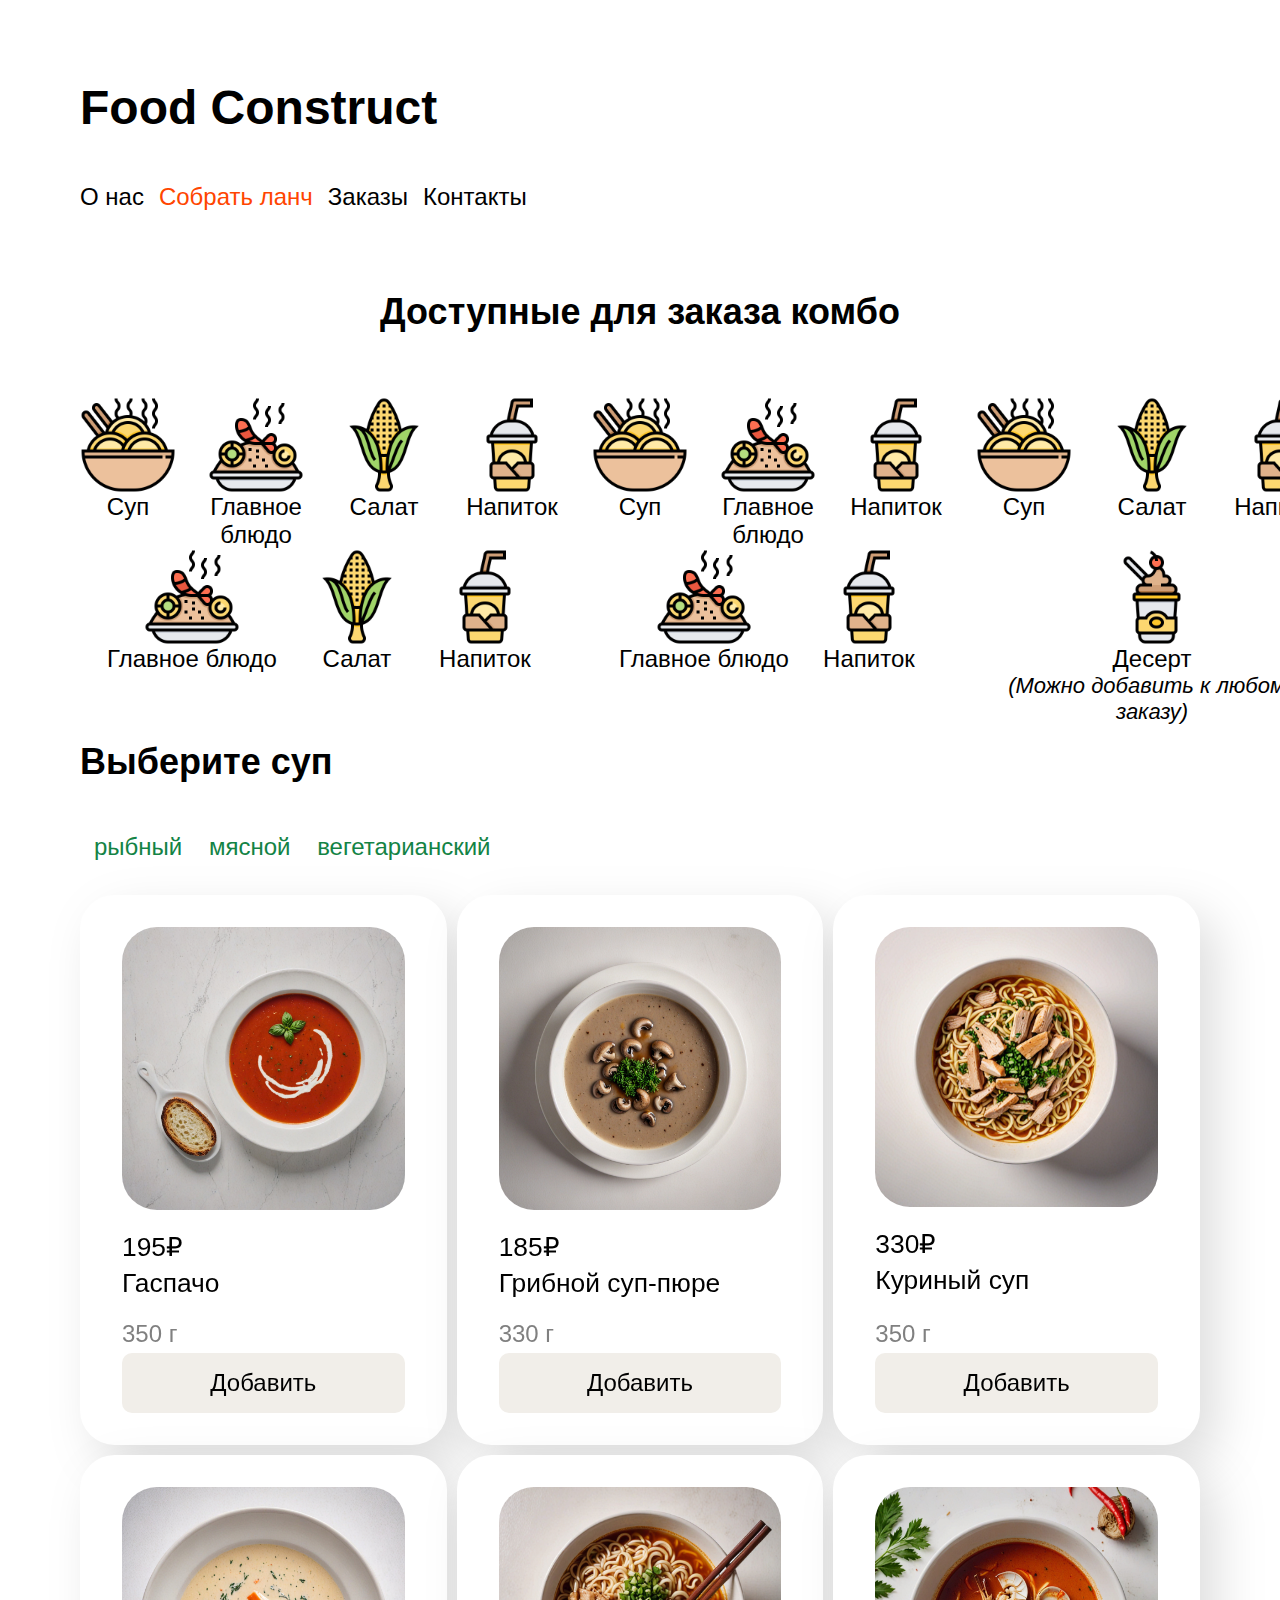
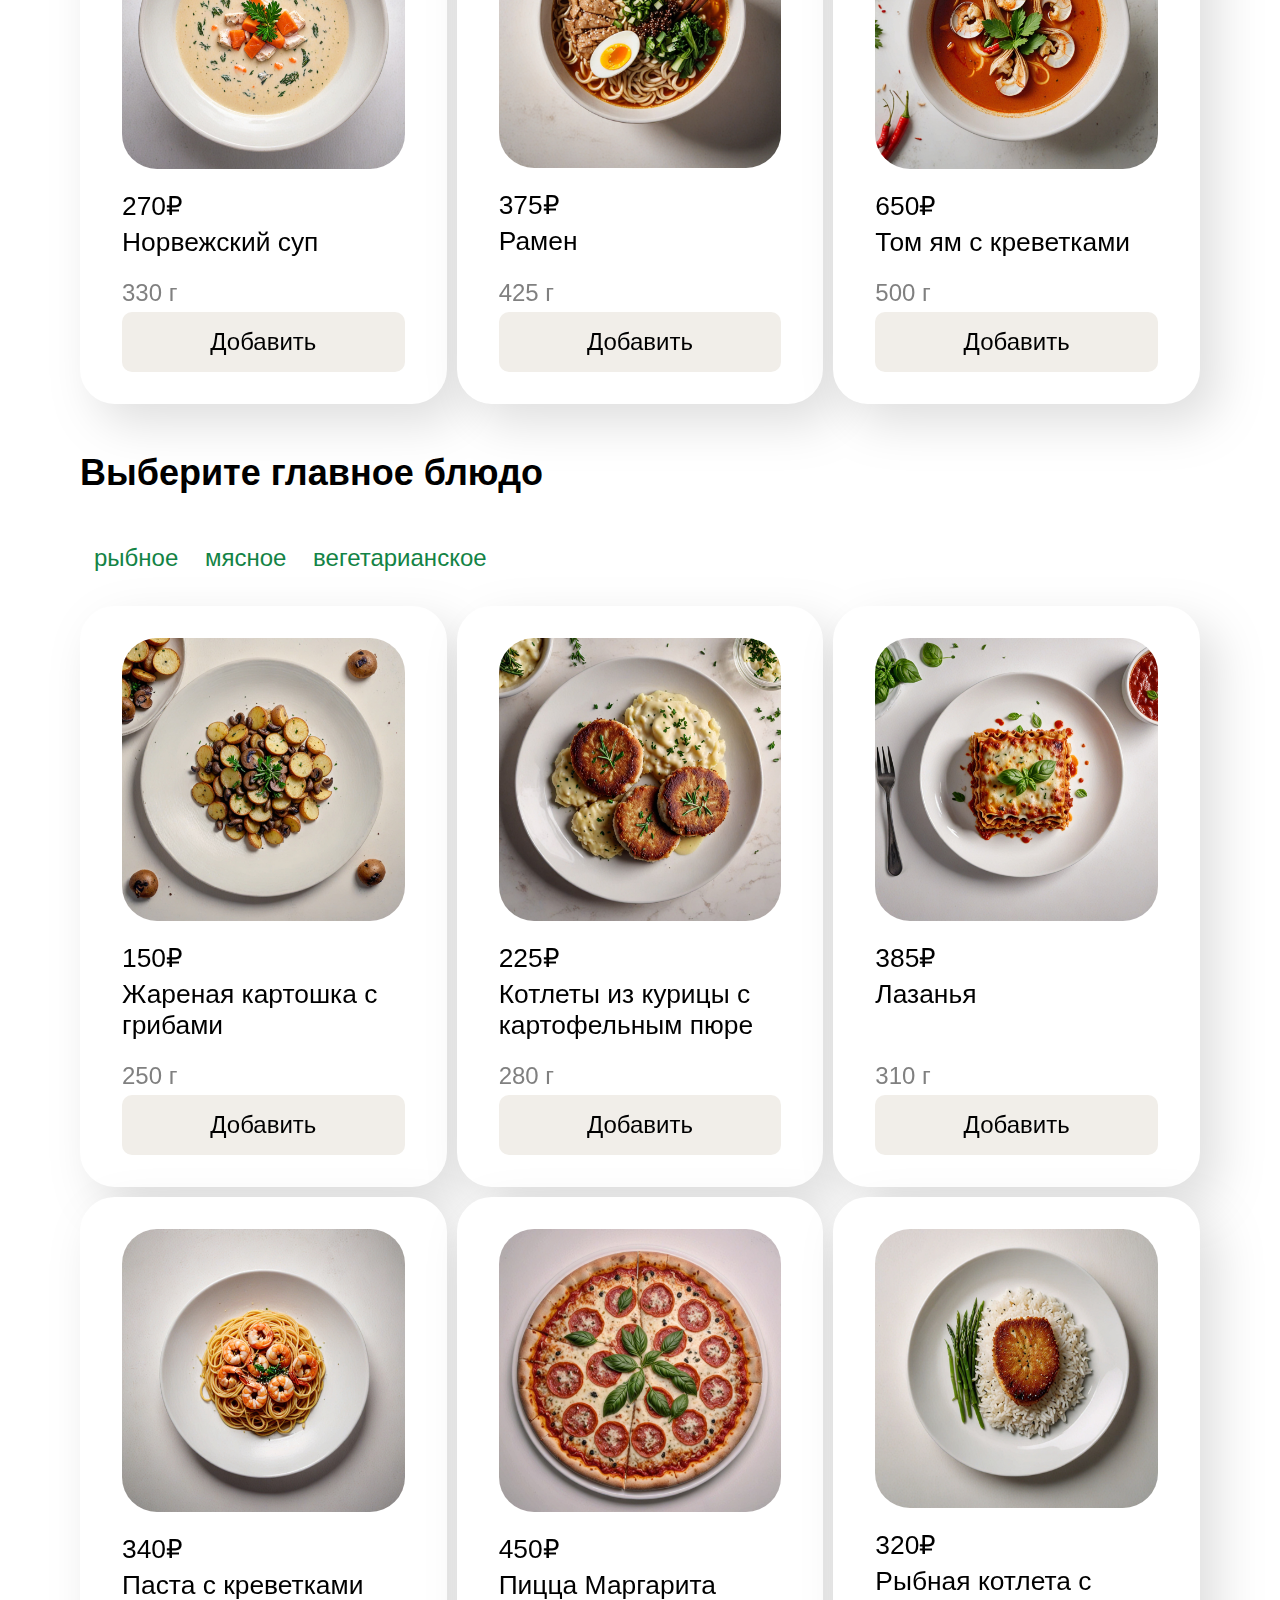
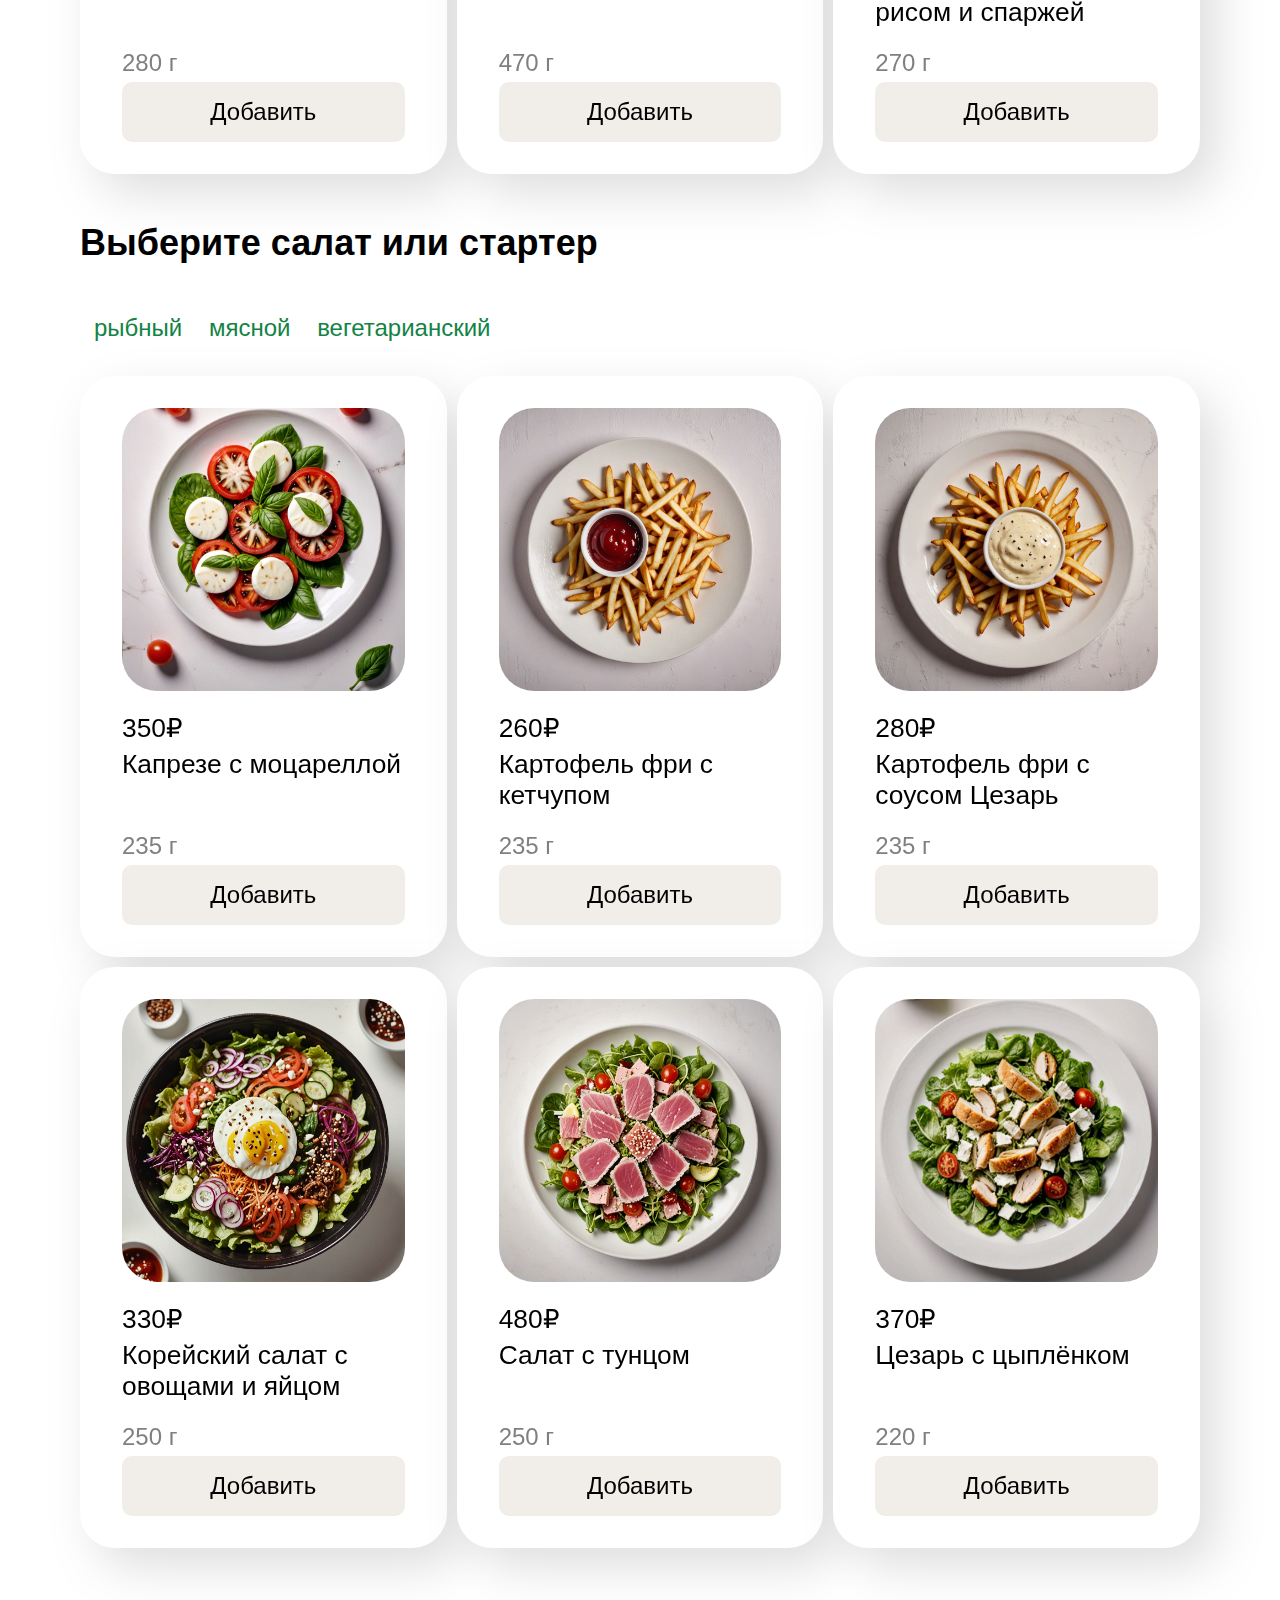
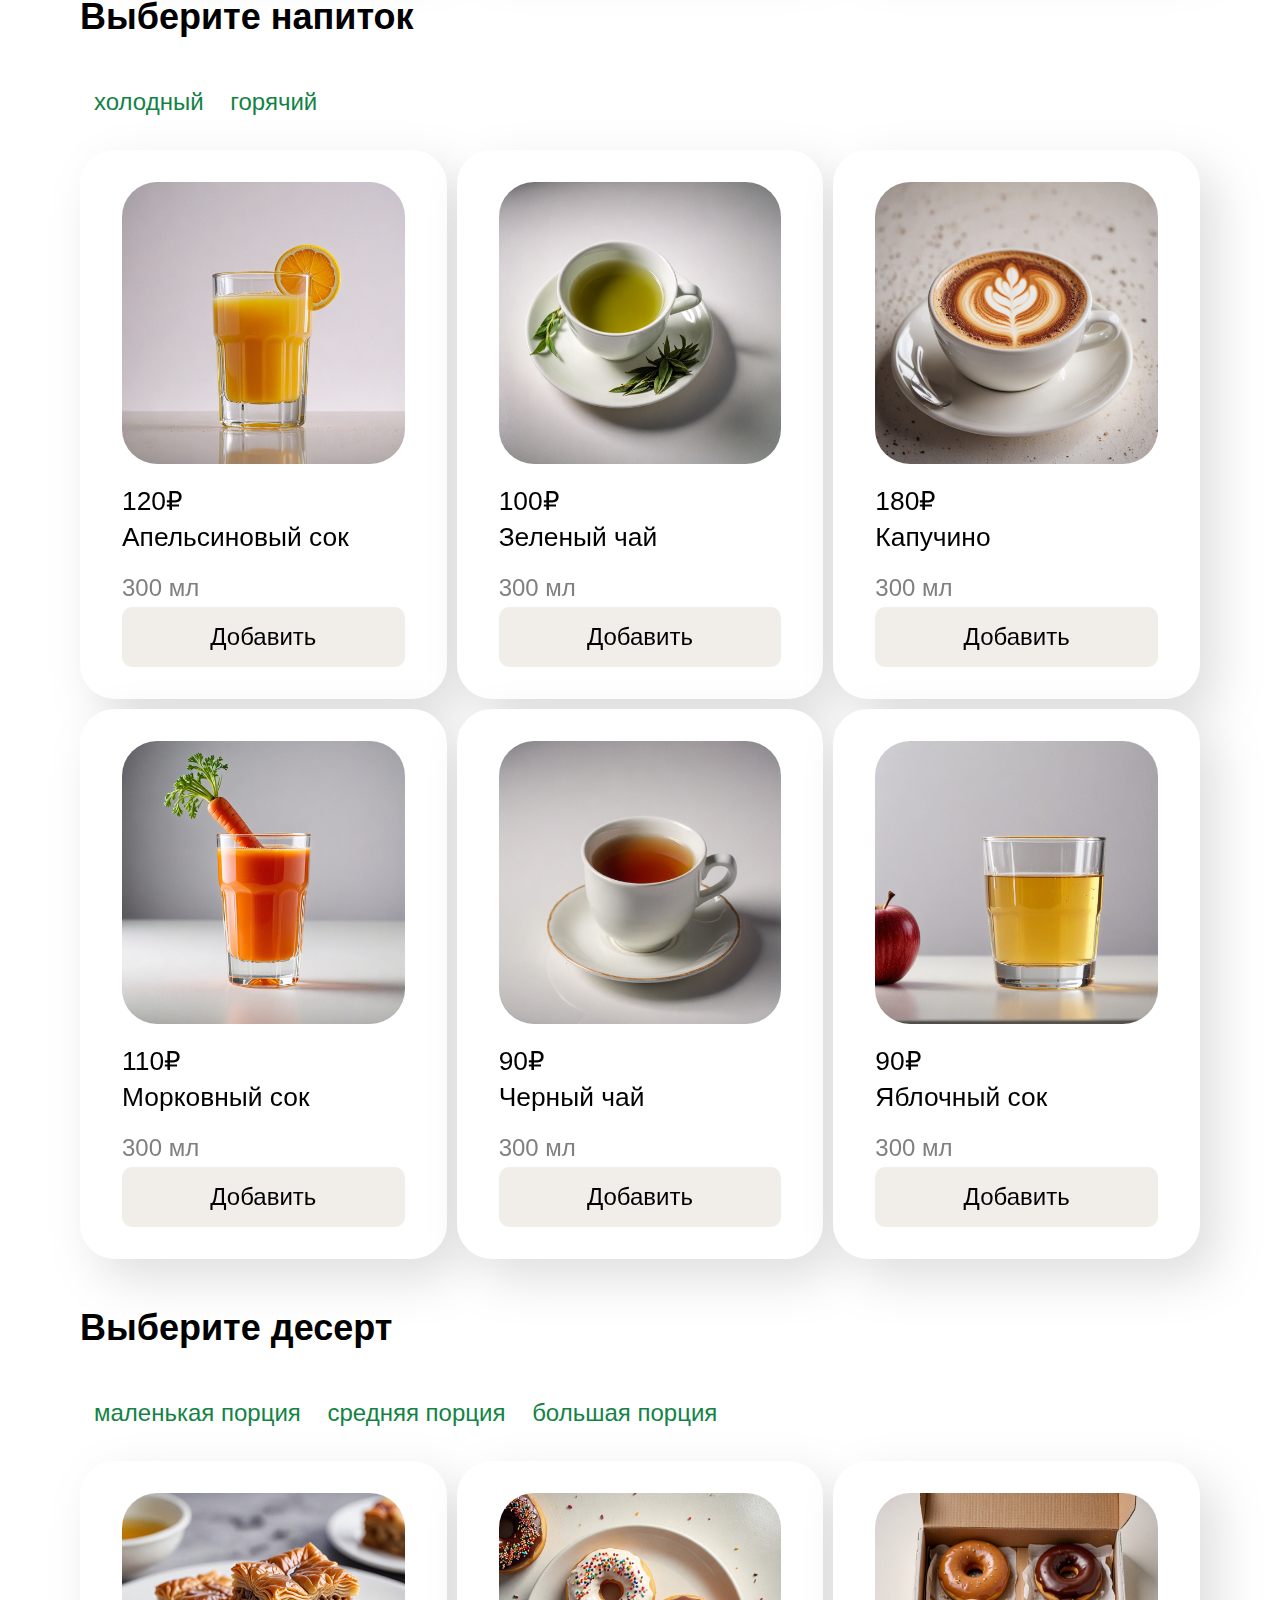
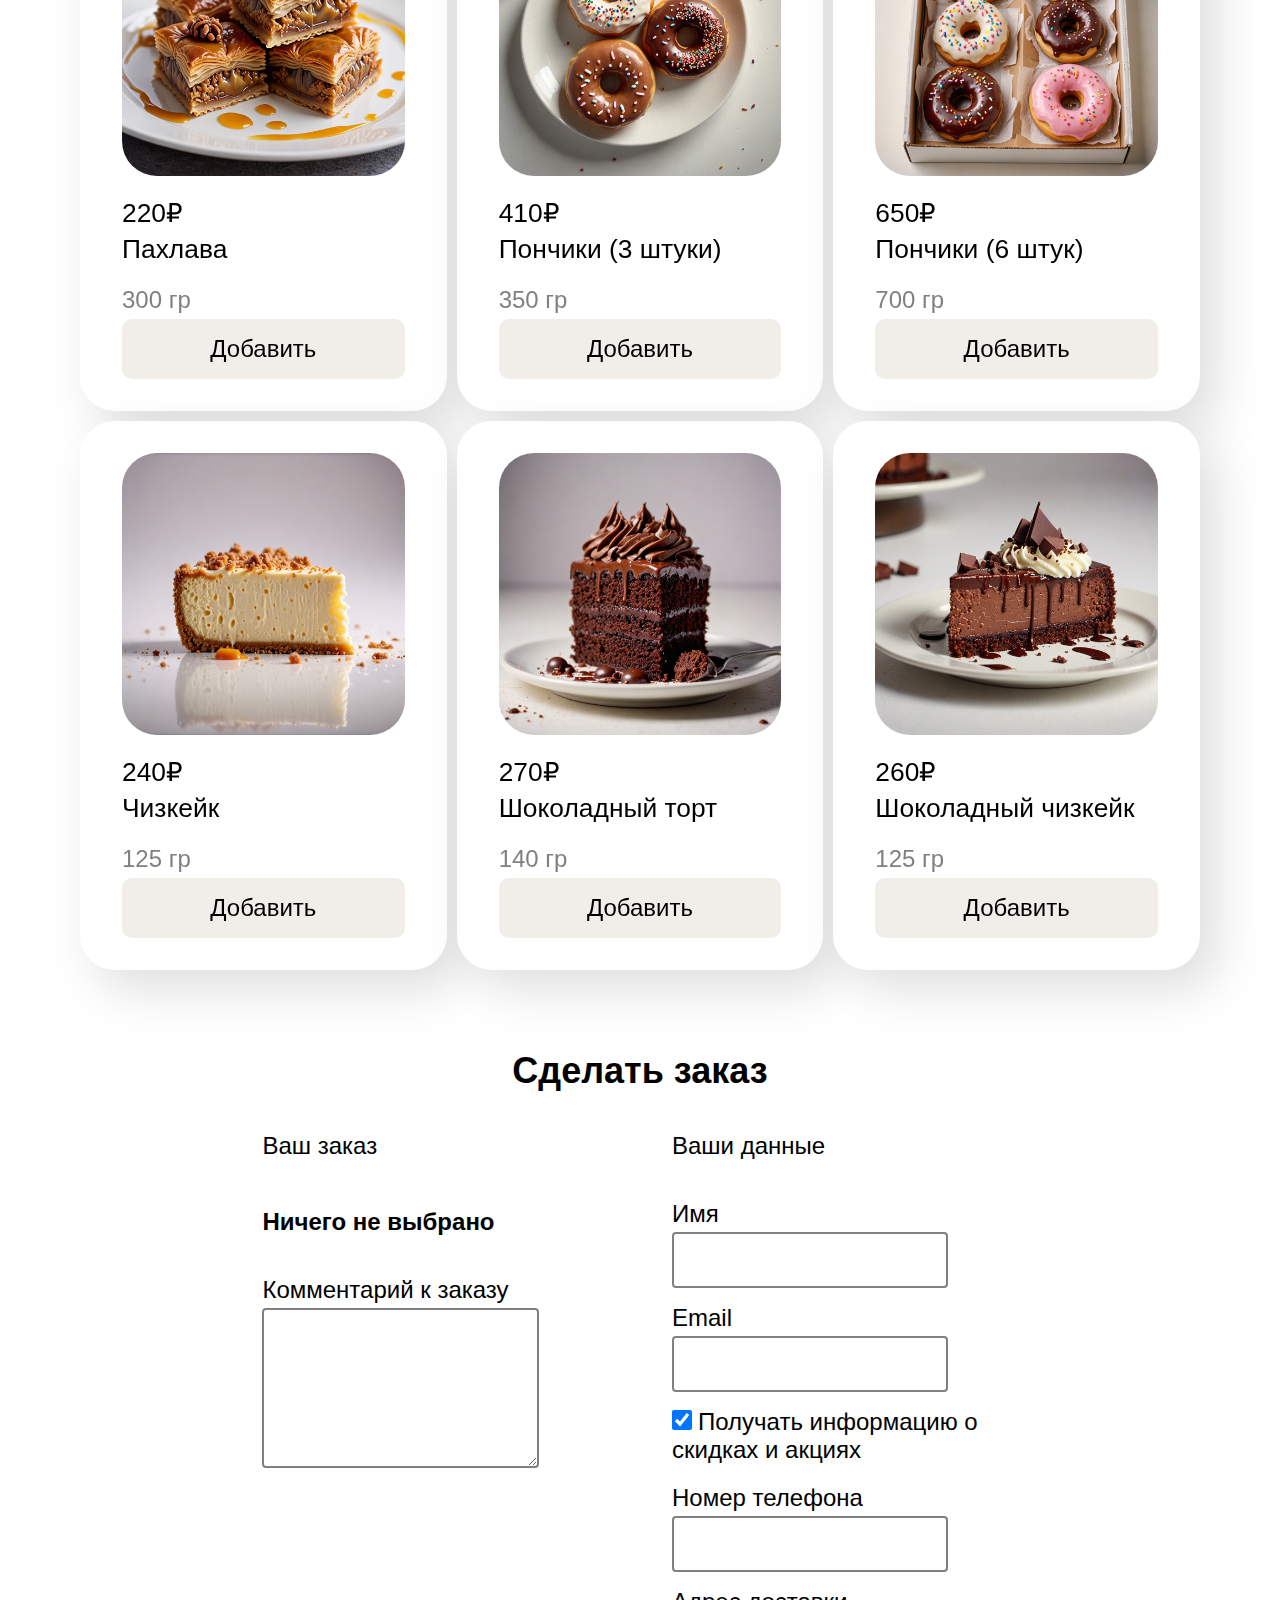
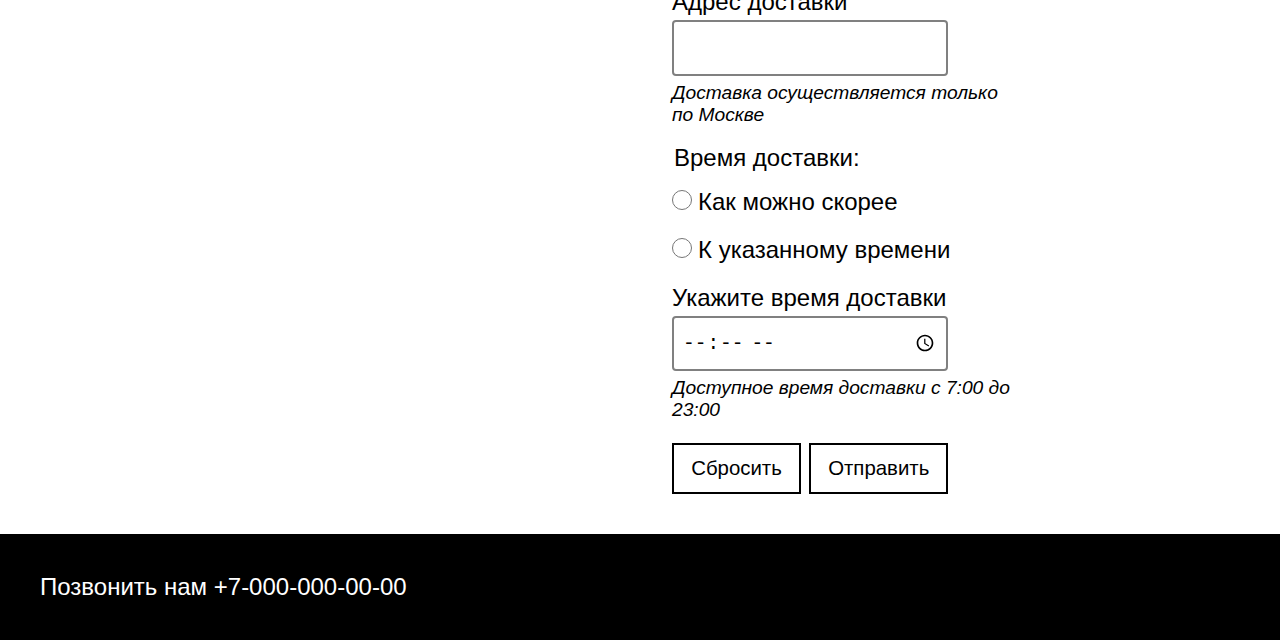
==== commit 4e5e089a: "laba 6" ====
--- a/laba2.html
+++ b/laba2.html
@@ -8,6 +8,7 @@
     <script defer src="sources/scripts/load_meals.js"></script>
     <script defer src="sources/scripts/select_meal.js"></script>
     <script defer src="sources/scripts/filter_meals.js"></script>
+    <script defer src="sources/scripts/validate_form.js"></script>
     <link rel="stylesheet" href="style_laba2.css">
     <link rel="stylesheet" href="style_laba1.css">
 </head>
@@ -22,6 +23,88 @@
         </nav>
     </header>
     <main>
+        <div class="combo">
+            <h2>Доступные для заказа комбо</h2>
+            <div class="variants">
+                <div class="variant">
+                    <div class="dish">
+                        <img src="sources/icons/soup.png" alt="image">
+                        <p>Суп</p>
+                    </div>
+                    <div class="dish">
+                        <img src="sources/icons/main.png" alt="image">
+                        <p>Главное блюдо</p>
+                    </div>
+                    <div class="dish">
+                        <img src="sources/icons/salad.png" alt="image">
+                        <p>Салат</p>
+                    </div>
+                    <div class="dish">
+                        <img src="sources/icons/drink.png" alt="image">
+                        <p>Напиток</p>
+                    </div>
+                </div>
+                <div class="variant">
+                    <div class="dish">
+                        <img src="sources/icons/soup.png" alt="image">
+                        <p>Суп</p>
+                    </div>
+                    <div class="dish">
+                        <img src="sources/icons/main.png" alt="image">
+                        <p>Главное блюдо</p>
+                    </div>
+                    <div class="dish">
+                        <img src="sources/icons/drink.png" alt="image">
+                        <p>Напиток</p>
+                    </div>
+                </div>
+                <div class="variant">
+                    <div class="dish">
+                        <img src="sources/icons/soup.png" alt="image">
+                        <p>Суп</p>
+                    </div>
+                    <div class="dish">
+                        <img src="sources/icons/salad.png" alt="image">
+                        <p>Салат</p>
+                    </div>
+                    <div class="dish">
+                        <img src="sources/icons/drink.png" alt="image">
+                        <p>Напиток</p>
+                    </div>
+                </div>
+                <div class="variant">
+                    <div class="dish">
+                        <img src="sources/icons/main.png" alt="image">
+                        <p>Главное блюдо</p>
+                    </div>
+                    <div class="dish">
+                        <img src="sources/icons/salad.png" alt="image">
+                        <p>Салат</p>
+                    </div>
+                    <div class="dish">
+                        <img src="sources/icons/drink.png" alt="image">
+                        <p>Напиток</p>
+                    </div>
+                </div>
+                <div class="variant">
+                    <div class="dish">
+                        <img src="sources/icons/main.png" alt="image">
+                        <p>Главное блюдо</p>
+                    </div>
+                    <div class="dish">
+                        <img src="sources/icons/drink.png" alt="image">
+                        <p>Напиток</p>
+                    </div>
+                </div>
+                <div class="variant">
+                    <div class="dish">
+                        <img src="sources/icons/desert.png" alt="image">
+                        <p>Десерт</p>
+                        <p>(Можно добавить к любому заказу)</p>
+                    </div>
+                </div>
+            </div>
+        </div>
         <section id="soup">
             <h2>Выберите суп</h2>
             <div class="filters">
@@ -102,7 +185,7 @@
     </main>
     <div class="order">
         <h2>Сделать заказ</h2>
-        <form method="POST" action="https://httpbin.org/post">
+        <form method="POST" action="https://httpbin.org/post" id="form">
             <div class="cl_order">
                 <p>Ваш заказ</p>
                 <div class="nothing_selected">
--- a/style_laba2.css
+++ b/style_laba2.css
@@ -46,6 +46,41 @@
     border: none;
     font-size: 1em;
 }
+.combo {
+    padding-top: 32px;
+}
+.combo .variants {
+    display: grid;
+    grid-template-columns: repeat(3, 1fr);
+    padding: 48px 64px 0 64px;
+}
+.combo h2 {
+    text-align: center;
+}
+.combo .variants .variant {
+    display: flex;
+    justify-content: center;
+}
+.combo .variants .variant .dish {
+    display: flex;
+    flex-direction: column;
+    padding: 0 16px;
+}
+.combo .variants .variant .dish img {
+    height: 96px;
+    object-fit: scale-down;
+}
+.combo .variants .variant .dish img:hover {
+    transform: translateY(-16px) scale(1.1);
+}
+.combo .variants .variant .dish p {
+    text-align: center;
+    margin: 0;
+}
+.combo .variants .variant .dish p:first-of-type + p {
+    font-style: italic;
+    font-size: calc(1em - 2px);
+}
 .filters {
     padding: 24px 4px;
 }
@@ -145,6 +180,35 @@
     padding: 12px 0;
     flex-grow: 1;
 }
+.notification {
+    position: fixed;
+    width: 30%;
+    left: 50%;
+    top: 50%;
+    transform: translate(-50%, -50%);
+    padding: 24px 48px;
+    display: flex;
+    flex-direction: column;
+    background-color: white;
+    border: 2px solid;
+    text-align: center;
+}
+.notification p {
+    padding: 16px 0;
+}
+.notification button {
+    background-color: white;
+    padding: 16px 32px;
+    margin: auto;
+    width: 35%;
+    border: 2px solid;
+    border-radius: 16px;
+    font-size: 1em;
+}
+.notification button:hover {
+    background-color: black;
+    color: white;
+}
 @media (max-width: 875px) {
     .container {
         grid-template-columns: 1fr 1fr;
--- a/style_laba1.css
+++ b/style_laba1.css
@@ -12,8 +12,11 @@
 header, section {
     padding: 0 80px;
 }
+section {
+    margin-bottom: 48px;
+}
 main {
-    padding-bottom: 48px;
+    padding-bottom: 16px;
     flex-grow: 1;
 }
 h1 {
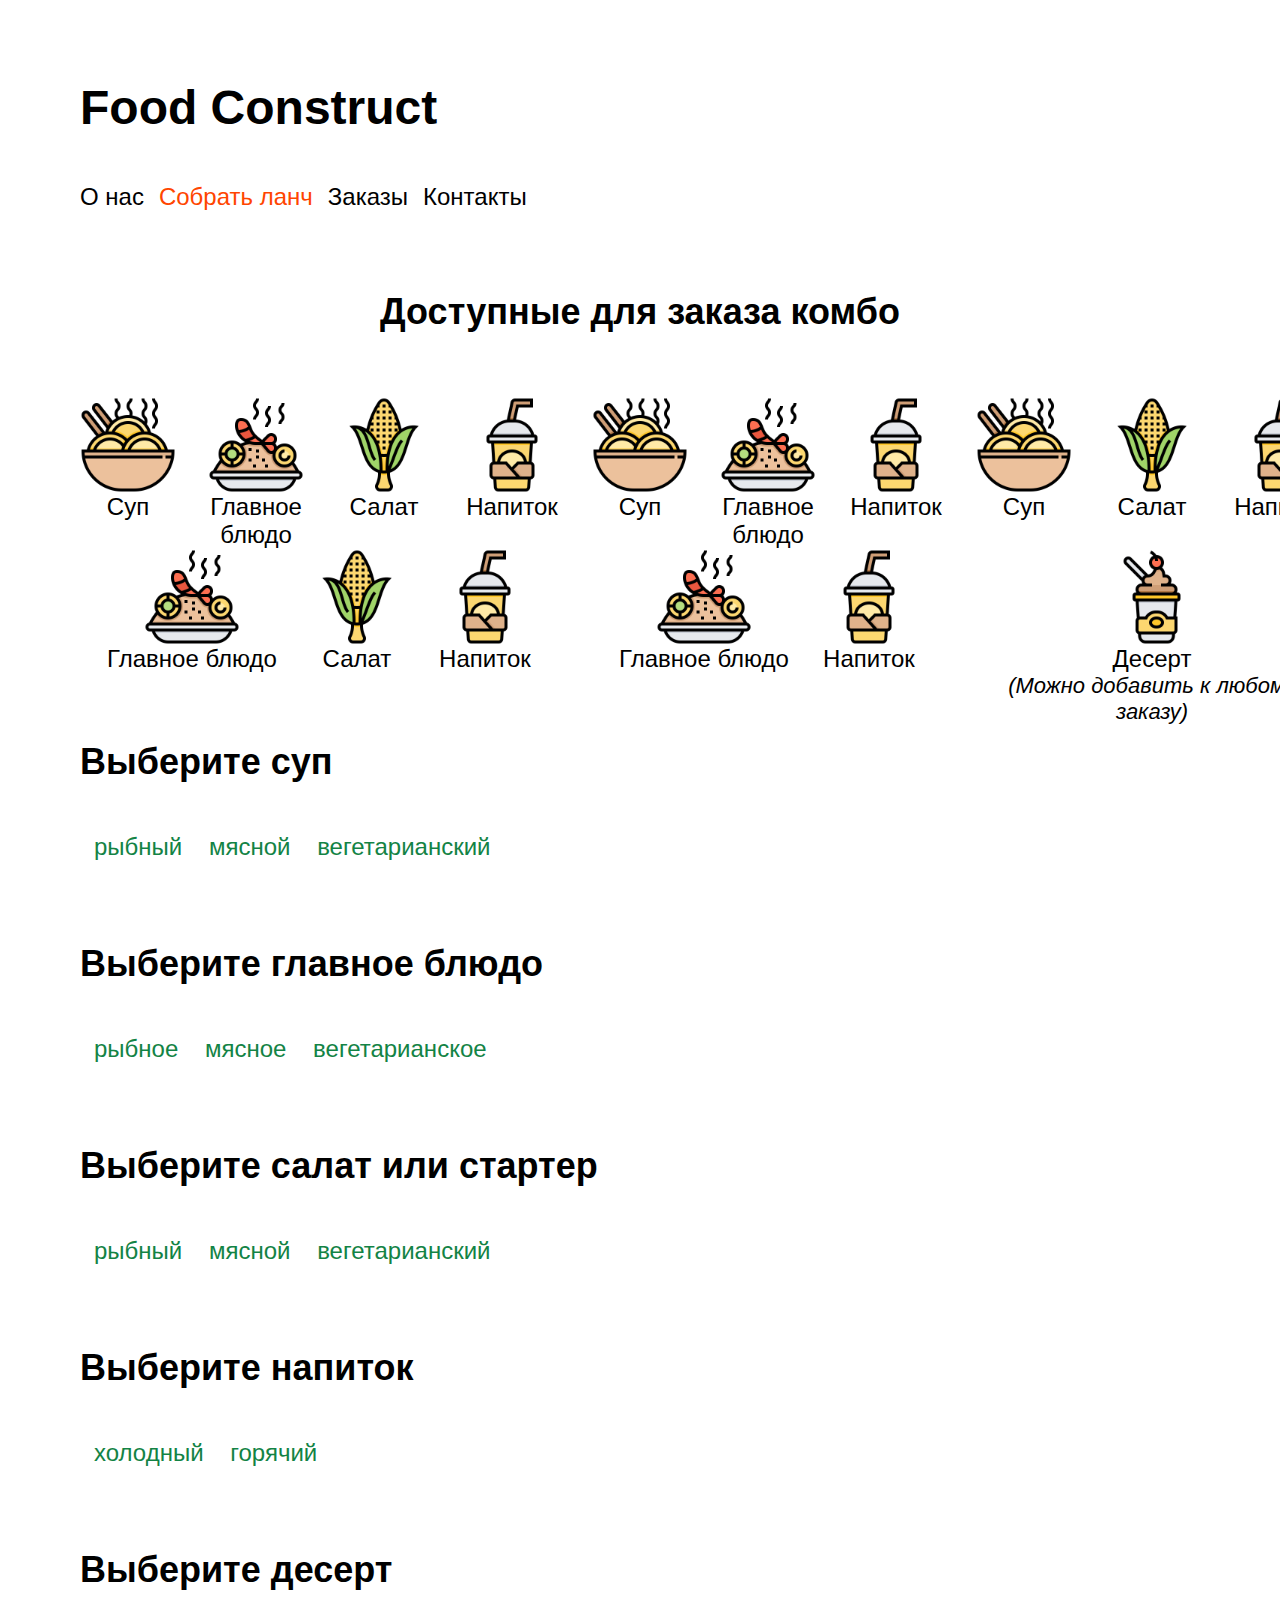
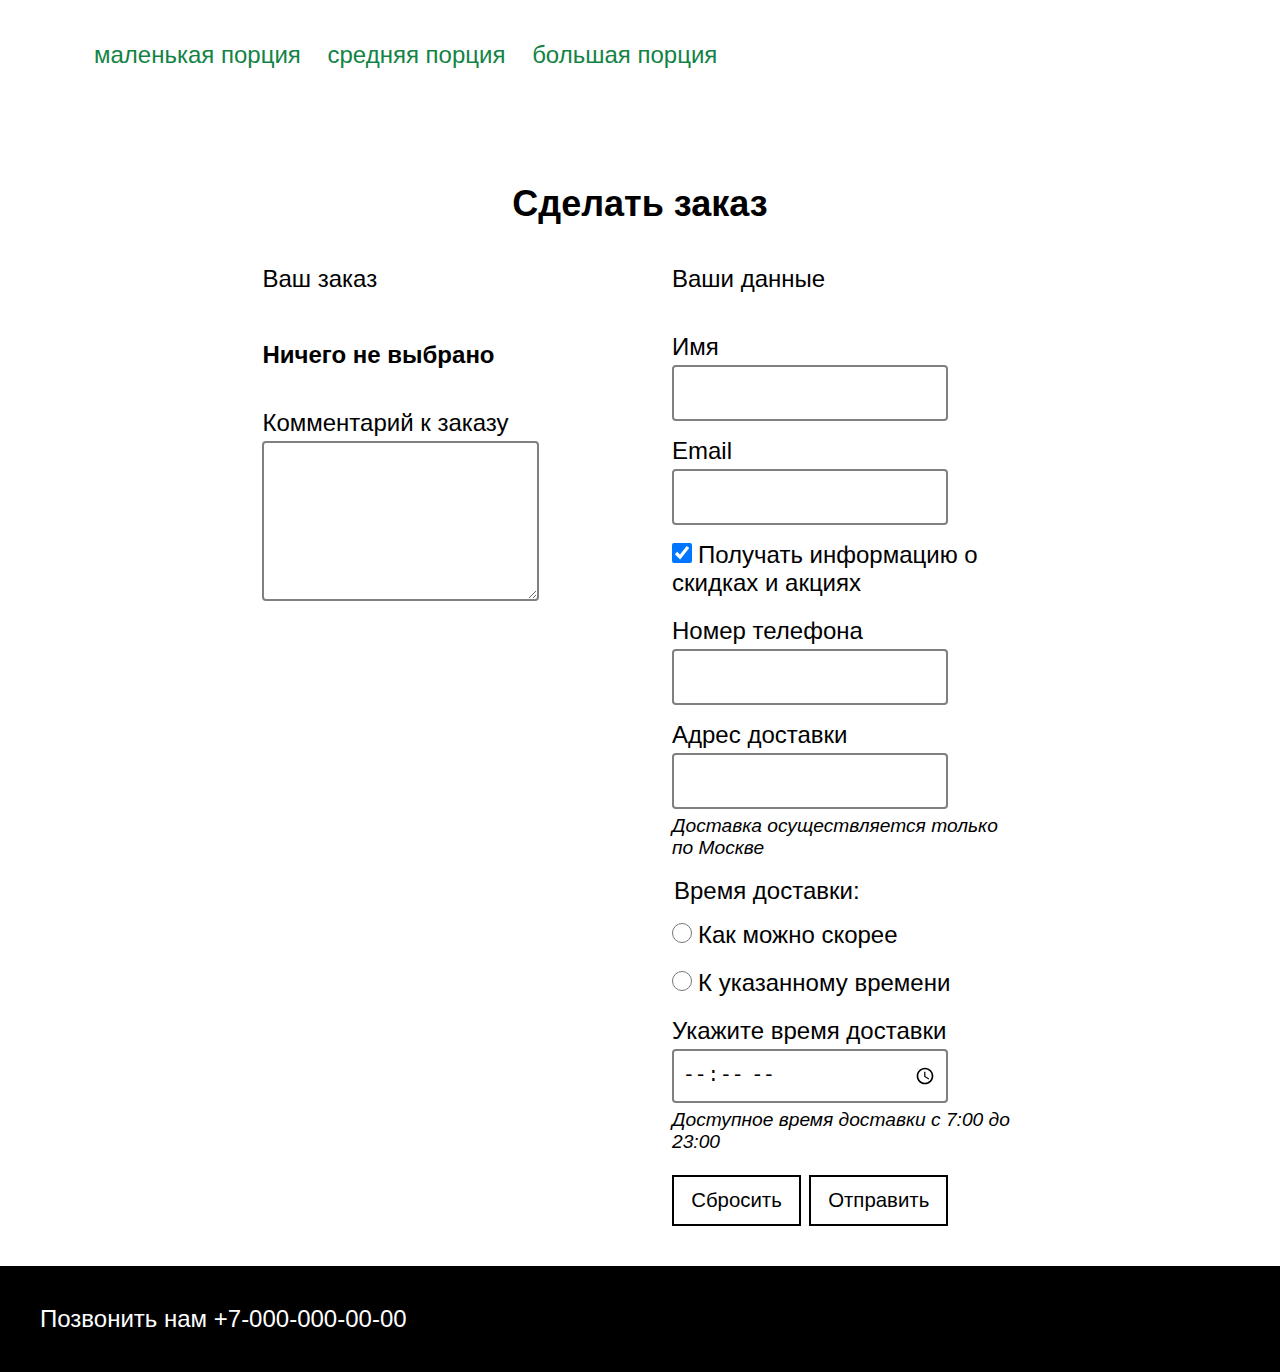
==== commit 78c451c5: "laba 7" ====
--- a/laba2.html
+++ b/laba2.html
@@ -169,13 +169,13 @@
         <section id="dessert">
             <h2>Выберите десерт</h2>
             <div class="filters">
-                <input type="radio" id="dessert_s" name="dessert" value="s_portion">
+                <input type="radio" id="dessert_s" name="dessert" value="small">
                 <label for="dessert_s">маленькая порция</label>
 
-                <input type="radio" id="dessert_m" name="dessert" value="m_portion">
+                <input type="radio" id="dessert_m" name="dessert" value="medium">
                 <label for="dessert_m">средняя порция</label>
 
-                <input type="radio" id="dessert_l" name="dessert" value="l_portion">
+                <input type="radio" id="dessert_l" name="dessert" value="large">
                 <label for="dessert_l">большая порция</label>
             </div>
             <div class="container">
